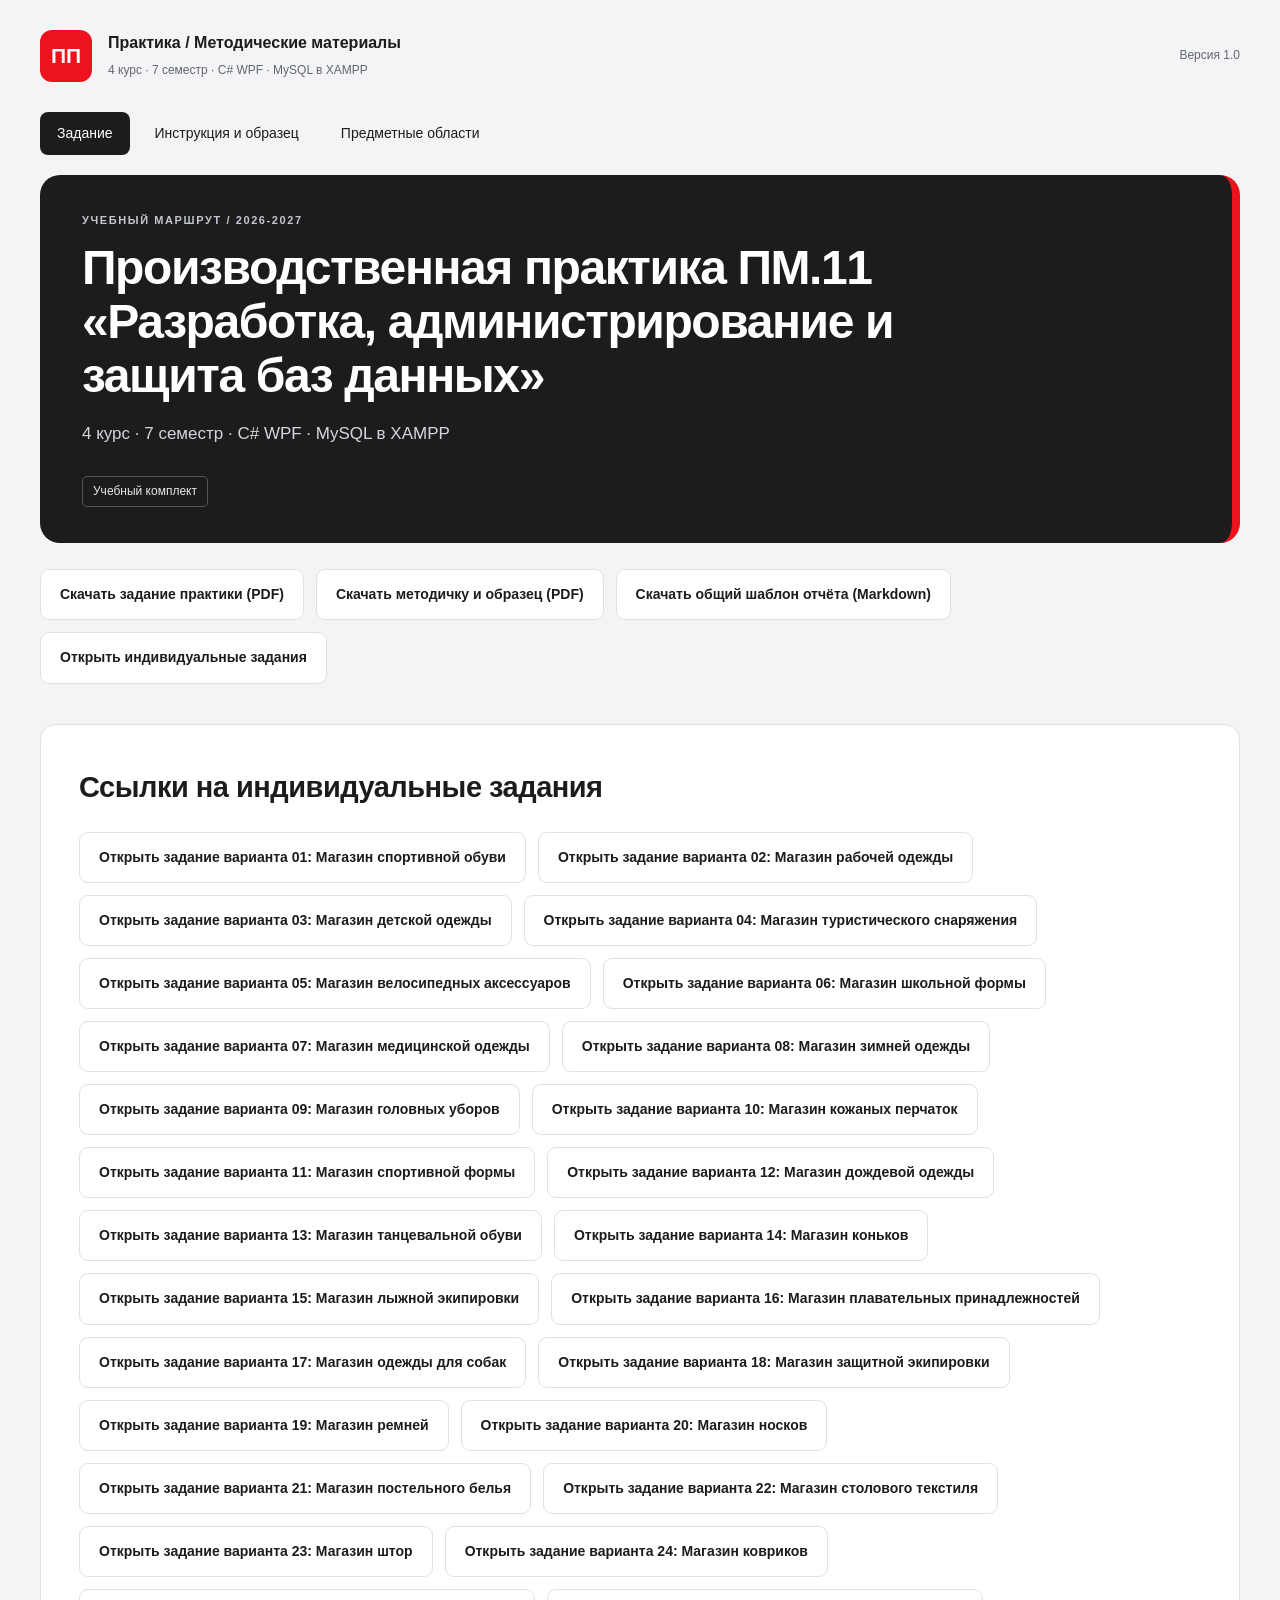
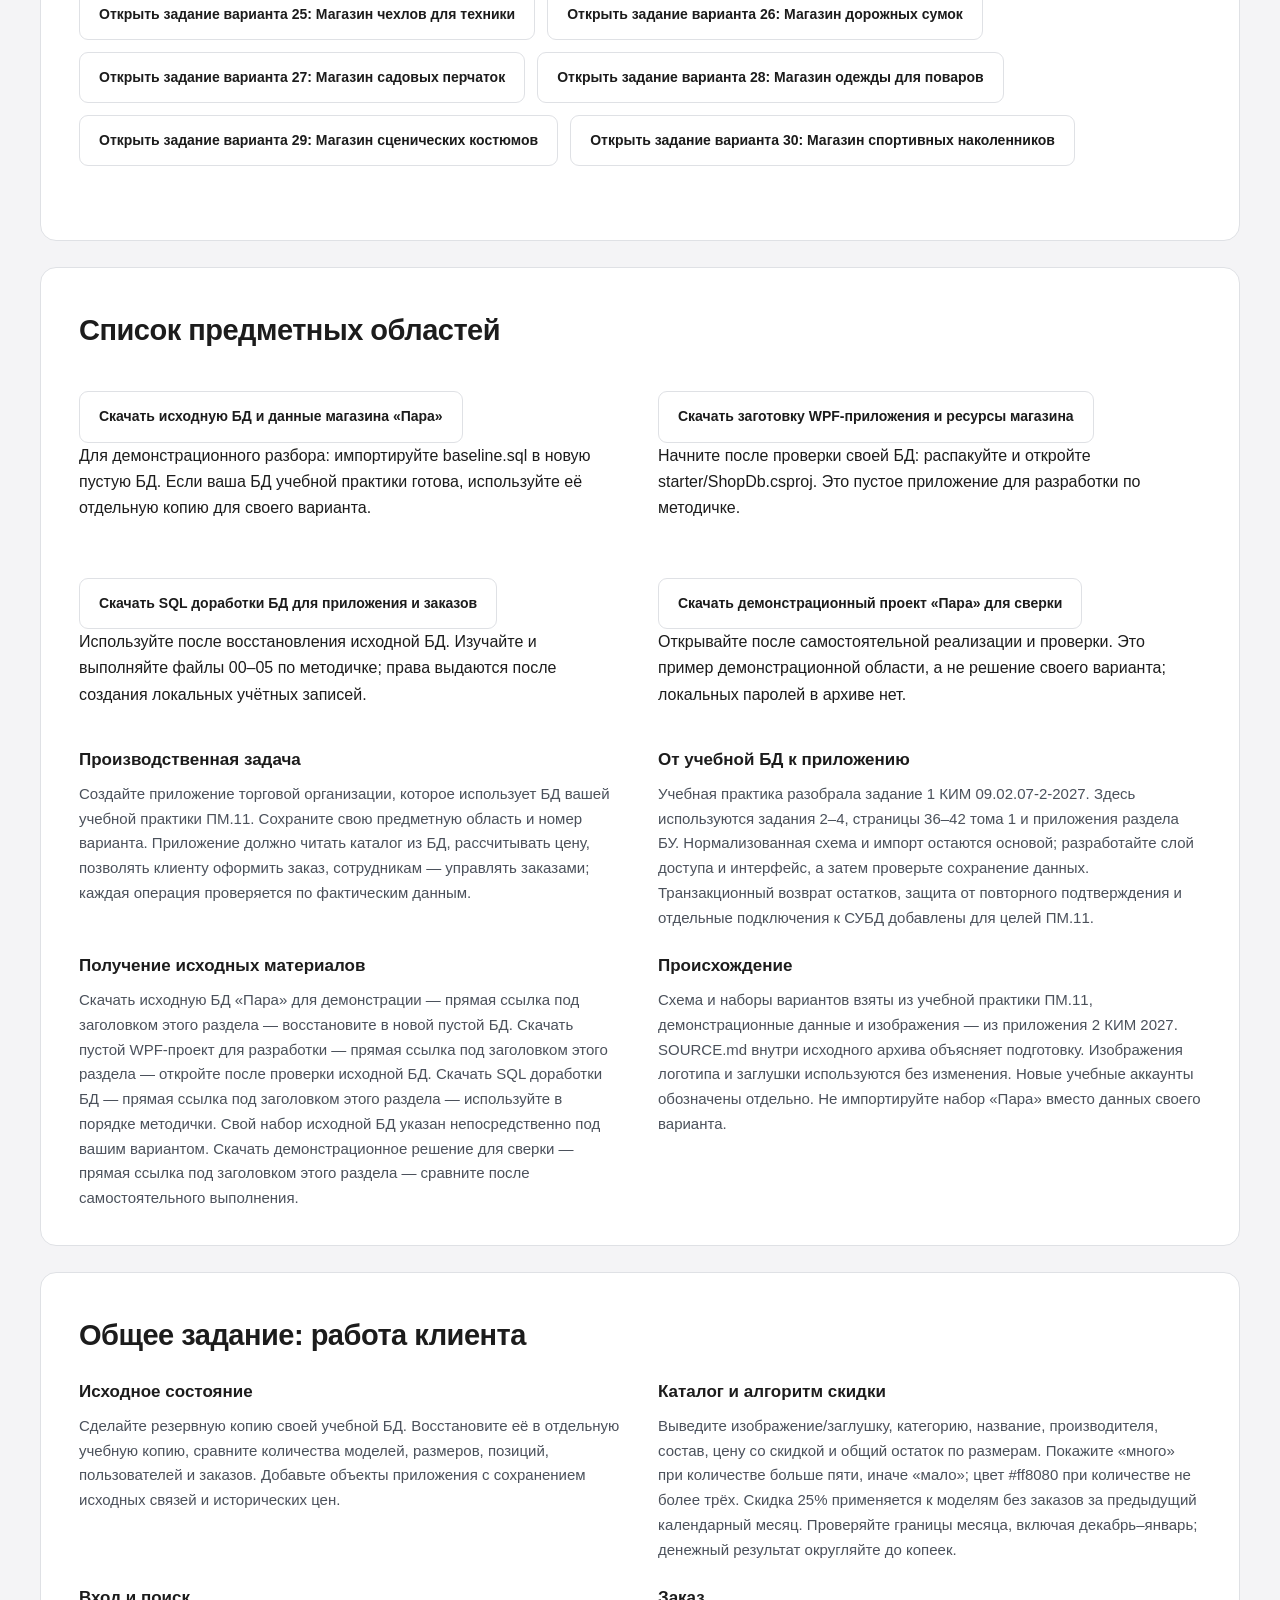
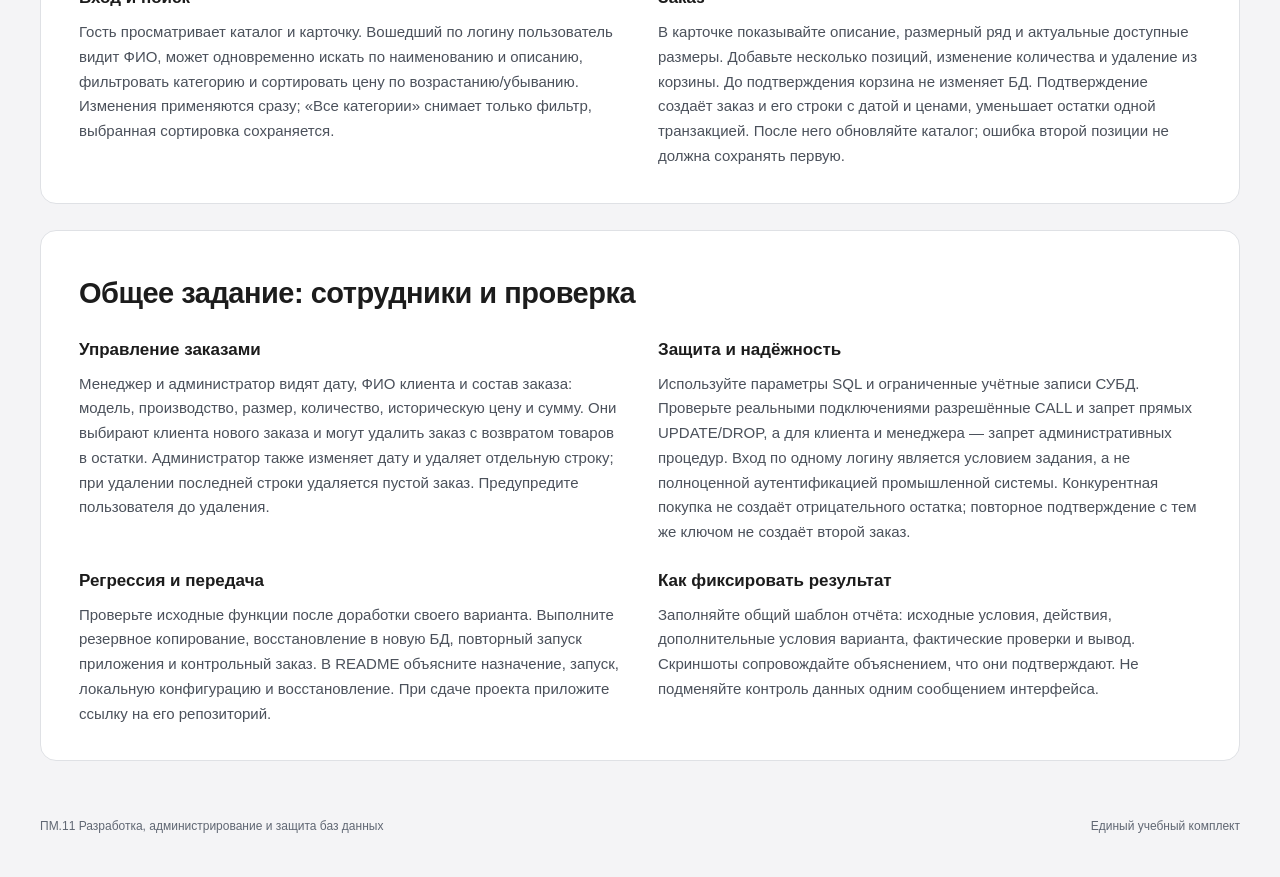
==== site/index.html @ 3369bd9b "Publish verified PM.11 production practice with WPF and MySQL" ====
<!doctype html><html lang="ru"><head><meta charset="utf-8"><meta name="viewport" content="width=device-width,initial-scale=1"><title>Производственная практика ПМ.11 «Разработка, администрирование и защита баз данных»</title><link rel="icon" href="assets/favicon.svg"><link rel="stylesheet" href="assets/style.css"></head><body><a class="skip" href="#main">Перейти к содержанию</a><header class="shell top"><a class="brand" href="index.html"><span class="emblem">ПП</span><span><strong>Практика / Методические материалы</strong><small>4 курс · 7 семестр · C# WPF · MySQL в XAMPP</small></span></a><span class="version">Версия 1.0</span></header><div class="shell"><nav><a href="index.html" aria-current=page>Задание</a><a href="lessons.html" >Инструкция и образец</a><a href="areas.html" >Предметные области</a></nav><main id="main"><section class="hero"><p class="eyebrow">Учебный маршрут / 2026-2027</p><h1>Производственная практика ПМ.11 «Разработка, администрирование и защита баз данных»</h1><p>4 курс · 7 семестр · C# WPF · MySQL в XAMPP</p><span class="badge">Учебный комплект</span></section><div class="downloads"><a class="button" href="downloads/assignment.pdf">Скачать задание практики (PDF)</a><a class="button" href="downloads/guide.pdf">Скачать методичку и образец (PDF)</a><a class="button" href="downloads/report-template.md">Скачать общий шаблон отчёта (Markdown)</a><a class="button" href="areas.html#variant-01">Открыть индивидуальные задания</a></div><article class="lesson" id="variant-index"><h2>Ссылки на индивидуальные задания</h2><div class="downloads"><a class="button" href="areas.html#variant-01">Открыть задание варианта 01: Магазин спортивной обуви</a><a class="button" href="areas.html#variant-02">Открыть задание варианта 02: Магазин рабочей одежды</a><a class="button" href="areas.html#variant-03">Открыть задание варианта 03: Магазин детской одежды</a><a class="button" href="areas.html#variant-04">Открыть задание варианта 04: Магазин туристического снаряжения</a><a class="button" href="areas.html#variant-05">Открыть задание варианта 05: Магазин велосипедных аксессуаров</a><a class="button" href="areas.html#variant-06">Открыть задание варианта 06: Магазин школьной формы</a><a class="button" href="areas.html#variant-07">Открыть задание варианта 07: Магазин медицинской одежды</a><a class="button" href="areas.html#variant-08">Открыть задание варианта 08: Магазин зимней одежды</a><a class="button" href="areas.html#variant-09">Открыть задание варианта 09: Магазин головных уборов</a><a class="button" href="areas.html#variant-10">Открыть задание варианта 10: Магазин кожаных перчаток</a><a class="button" href="areas.html#variant-11">Открыть задание варианта 11: Магазин спортивной формы</a><a class="button" href="areas.html#variant-12">Открыть задание варианта 12: Магазин дождевой одежды</a><a class="button" href="areas.html#variant-13">Открыть задание варианта 13: Магазин танцевальной обуви</a><a class="button" href="areas.html#variant-14">Открыть задание варианта 14: Магазин коньков</a><a class="button" href="areas.html#variant-15">Открыть задание варианта 15: Магазин лыжной экипировки</a><a class="button" href="areas.html#variant-16">Открыть задание варианта 16: Магазин плавательных принадлежностей</a><a class="button" href="areas.html#variant-17">Открыть задание варианта 17: Магазин одежды для собак</a><a class="button" href="areas.html#variant-18">Открыть задание варианта 18: Магазин защитной экипировки</a><a class="button" href="areas.html#variant-19">Открыть задание варианта 19: Магазин ремней</a><a class="button" href="areas.html#variant-20">Открыть задание варианта 20: Магазин носков</a><a class="button" href="areas.html#variant-21">Открыть задание варианта 21: Магазин постельного белья</a><a class="button" href="areas.html#variant-22">Открыть задание варианта 22: Магазин столового текстиля</a><a class="button" href="areas.html#variant-23">Открыть задание варианта 23: Магазин штор</a><a class="button" href="areas.html#variant-24">Открыть задание варианта 24: Магазин ковриков</a><a class="button" href="areas.html#variant-25">Открыть задание варианта 25: Магазин чехлов для техники</a><a class="button" href="areas.html#variant-26">Открыть задание варианта 26: Магазин дорожных сумок</a><a class="button" href="areas.html#variant-27">Открыть задание варианта 27: Магазин садовых перчаток</a><a class="button" href="areas.html#variant-28">Открыть задание варианта 28: Магазин одежды для поваров</a><a class="button" href="areas.html#variant-29">Открыть задание варианта 29: Магазин сценических костюмов</a><a class="button" href="areas.html#variant-30">Открыть задание варианта 30: Магазин спортивных наколенников</a></div></article><article class="lesson" id="page-1"><p class="eyebrow"></p><h2>Список предметных областей</h2><div class="blocks"><p class="block"><a class="button" href="downloads/pm11-demo-source.zip">Скачать исходную БД и данные магазина «Пара»</a><br>Для демонстрационного разбора: импортируйте baseline.sql в новую пустую БД. Если ваша БД учебной практики готова, используйте её отдельную копию для своего варианта.</p><p class="block"><a class="button" href="downloads/ShopDb-starter.zip">Скачать заготовку WPF-приложения и ресурсы магазина</a><br>Начните после проверки своей БД: распакуйте и откройте starter/ShopDb.csproj. Это пустое приложение для разработки по методичке.</p><p class="block"><a class="button" href="downloads/pm11-migrations.zip">Скачать SQL доработки БД для приложения и заказов</a><br>Используйте после восстановления исходной БД. Изучайте и выполняйте файлы 00–05 по методичке; права выдаются после создания локальных учётных записей.</p><p class="block"><a class="button" href="downloads/ShopDb-demo.zip">Скачать демонстрационный проект «Пара» для сверки</a><br>Открывайте после самостоятельной реализации и проверки. Это пример демонстрационной области, а не решение своего варианта; локальных паролей в архиве нет.</p><section class="block text"><h3>Производственная задача</h3><p>Создайте приложение торговой организации, которое использует БД вашей учебной практики ПМ.11. Сохраните свою предметную область и номер варианта. Приложение должно читать каталог из БД, рассчитывать цену, позволять клиенту оформить заказ, сотрудникам — управлять заказами; каждая операция проверяется по фактическим данным.</p></section><section class="block text"><h3>От учебной БД к приложению</h3><p>Учебная практика разобрала задание 1 КИМ 09.02.07-2-2027. Здесь используются задания 2–4, страницы 36–42 тома 1 и приложения раздела БУ. Нормализованная схема и импорт остаются основой; разработайте слой доступа и интерфейс, а затем проверьте сохранение данных. Транзакционный возврат остатков, защита от повторного подтверждения и отдельные подключения к СУБД добавлены для целей ПМ.11.</p></section><section class="block text"><h3>Получение исходных материалов</h3><p>Скачать исходную БД «Пара» для демонстрации — прямая ссылка под заголовком этого раздела — восстановите в новой пустой БД. Скачать пустой WPF-проект для разработки — прямая ссылка под заголовком этого раздела — откройте после проверки исходной БД. Скачать SQL доработки БД — прямая ссылка под заголовком этого раздела — используйте в порядке методички. Свой набор исходной БД указан непосредственно под вашим вариантом. Скачать демонстрационное решение для сверки — прямая ссылка под заголовком этого раздела — сравните после самостоятельного выполнения.</p></section><section class="block text"><h3>Происхождение</h3><p>Схема и наборы вариантов взяты из учебной практики ПМ.11, демонстрационные данные и изображения — из приложения 2 КИМ 2027. SOURCE.md внутри исходного архива объясняет подготовку. Изображения логотипа и заглушки используются без изменения. Новые учебные аккаунты обозначены отдельно. Не импортируйте набор «Пара» вместо данных своего варианта.</p></section></div></article><article class="lesson" id="page-2"><p class="eyebrow"></p><h2>Общее задание: работа клиента</h2><div class="blocks"><section class="block text"><h3>Исходное состояние</h3><p>Сделайте резервную копию своей учебной БД. Восстановите её в отдельную учебную копию, сравните количества моделей, размеров, позиций, пользователей и заказов. Добавьте объекты приложения с сохранением исходных связей и исторических цен.</p></section><section class="block text"><h3>Каталог и алгоритм скидки</h3><p>Выведите изображение/заглушку, категорию, название, производителя, состав, цену со скидкой и общий остаток по размерам. Покажите «много» при количестве больше пяти, иначе «мало»; цвет #ff8080 при количестве не более трёх. Скидка 25% применяется к моделям без заказов за предыдущий календарный месяц. Проверяйте границы месяца, включая декабрь–январь; денежный результат округляйте до копеек.</p></section><section class="block text"><h3>Вход и поиск</h3><p>Гость просматривает каталог и карточку. Вошедший по логину пользователь видит ФИО, может одновременно искать по наименованию и описанию, фильтровать категорию и сортировать цену по возрастанию/убыванию. Изменения применяются сразу; «Все категории» снимает только фильтр, выбранная сортировка сохраняется.</p></section><section class="block text"><h3>Заказ</h3><p>В карточке показывайте описание, размерный ряд и актуальные доступные размеры. Добавьте несколько позиций, изменение количества и удаление из корзины. До подтверждения корзина не изменяет БД. Подтверждение создаёт заказ и его строки с датой и ценами, уменьшает остатки одной транзакцией. После него обновляйте каталог; ошибка второй позиции не должна сохранять первую.</p></section></div></article><article class="lesson" id="page-3"><p class="eyebrow"></p><h2>Общее задание: сотрудники и проверка</h2><div class="blocks"><section class="block text"><h3>Управление заказами</h3><p>Менеджер и администратор видят дату, ФИО клиента и состав заказа: модель, производство, размер, количество, историческую цену и сумму. Они выбирают клиента нового заказа и могут удалить заказ с возвратом товаров в остатки. Администратор также изменяет дату и удаляет отдельную строку; при удалении последней строки удаляется пустой заказ. Предупредите пользователя до удаления.</p></section><section class="block text"><h3>Защита и надёжность</h3><p>Используйте параметры SQL и ограниченные учётные записи СУБД. Проверьте реальными подключениями разрешённые CALL и запрет прямых UPDATE/DROP, а для клиента и менеджера — запрет административных процедур. Вход по одному логину является условием задания, а не полноценной аутентификацией промышленной системы. Конкурентная покупка не создаёт отрицательного остатка; повторное подтверждение с тем же ключом не создаёт второй заказ.</p></section><section class="block text"><h3>Регрессия и передача</h3><p>Проверьте исходные функции после доработки своего варианта. Выполните резервное копирование, восстановление в новую БД, повторный запуск приложения и контрольный заказ. В README объясните назначение, запуск, локальную конфигурацию и восстановление. При сдаче проекта приложите ссылку на его репозиторий.</p></section><section class="block text"><h3>Как фиксировать результат</h3><p>Заполняйте общий шаблон отчёта: исходные условия, действия, дополнительные условия варианта, фактические проверки и вывод. Скриншоты сопровождайте объяснением, что они подтверждают. Не подменяйте контроль данных одним сообщением интерфейса.</p></section></div></article></main><footer><span>ПМ.11 Разработка, администрирование и защита баз данных</span><span>Единый учебный комплект</span></footer></div></body></html>
---- site/assets/style.css ----
:root{--red:#ed131c;--ink:#1c1c1c;--muted:#606773;--line:#dfe1e5;--paper:#fff;--canvas:#f4f4f6}*{box-sizing:border-box}html{scroll-behavior:smooth;scroll-padding-top:24px}body{margin:0;background:var(--canvas);color:var(--ink);font:16px/1.65 Arial,Helvetica,sans-serif}a{color:inherit;text-underline-offset:4px}.shell{max-width:1320px;margin:auto;padding:0 40px}.top{display:flex;align-items:center;justify-content:space-between;gap:24px;min-height:112px}.brand{display:flex;align-items:center;gap:16px;text-decoration:none}.emblem{display:grid;place-items:center;background:var(--red);color:white;border-radius:12px;width:52px;height:52px;font-weight:800;font-size:21px;flex-shrink:0}.brand strong{font-size:16px;display:block}.brand small,.version{font-size:12px;color:var(--muted)}.skip{position:absolute;top:-60px;left:20px;background:white;padding:10px;z-index:2}.skip:focus{top:10px}:focus-visible{outline:3px solid #4561c8;outline-offset:4px}nav{display:flex;flex-wrap:wrap;gap:8px;margin:0 0 20px}nav a{padding:10px 17px;text-decoration:none;border-radius:8px;font-size:14px}nav a:hover{background:#e9e9ed}nav a[aria-current]{background:var(--ink);color:white}.hero{background:#1c1c1c;color:white;border-radius:20px;padding:36px 42px;position:relative;overflow:hidden;margin-bottom:26px;border-right:8px solid var(--red)}.hero h1{font-size:clamp(30px,4vw,48px);line-height:1.12;letter-spacing:-1.4px;max-width:880px;margin:12px 0 18px}.hero>p:not(.eyebrow){max-width:830px;color:#d3d6de;font-size:17px}.eyebrow{font-size:11px;font-weight:700;text-transform:uppercase;letter-spacing:1.6px;color:var(--muted);margin:0 0 10px}.hero .eyebrow{color:#c3c6cf}.badge{display:inline-block;border:1px solid #555760;color:#e5e7eb;padding:5px 10px;border-radius:5px;font-size:12px;margin-top:10px}.downloads{display:flex;gap:12px;flex-wrap:wrap;margin:24px 0 40px}.button{display:inline-block;background:white;border:1px solid var(--line);padding:13px 19px;border-radius:9px;font-size:14px;font-weight:700;text-decoration:none}.primary{background:var(--red);color:white;border-color:var(--red)}.button:hover{box-shadow:0 4px 14px #0001}.intro{max-width:850px;margin:38px 0 24px}.intro h2{font-size:27px;line-height:1.3;letter-spacing:-.6px}.intro p{color:var(--muted)}.grid{display:grid;grid-template-columns:repeat(4,minmax(0,1fr));gap:14px}.card{display:flex;flex-direction:column;padding:23px 21px;border:1px solid var(--line);border-radius:14px;background:white;text-decoration:none}.card:hover{border-color:var(--red)}.card h3{font-size:20px;line-height:1.35;margin:8px 0}.card p{font-size:14px;color:var(--muted);flex:1}.result{border-top:1px solid var(--line);padding-top:14px;font-size:12px}.lesson{background:var(--paper);border:1px solid var(--line);border-radius:16px;padding:34px 38px;margin:26px 0;scroll-margin-top:24px}.lesson>h2{font-size:29px;line-height:1.25;letter-spacing:-.5px;margin:10px 0 27px}.blocks{display:grid;grid-template-columns:1fr 1fr;gap:24px 36px}.block{min-width:0}.block h3{font-size:17px;line-height:1.4;margin:0 0 10px}.block p{font-size:15px;color:#4b515b;margin:0;overflow-wrap:anywhere}.block.note{border-left:3px solid var(--red);padding-left:17px}.block pre{white-space:pre-wrap;overflow-wrap:anywhere;background:#f4f4f6;border:1px solid var(--line);padding:18px;border-radius:9px;font:13px/1.65 Consolas,monospace;margin:0}.notice{border-left:4px solid var(--red);background:white;padding:20px 24px;color:var(--muted);font-size:14px;margin:28px 0}.toc{background:#fff;border:1px solid var(--line);border-radius:14px;padding:16px;gap:6px}.toc a{font-size:13px;padding:6px 10px;border:1px solid #ececf0}footer{display:flex;justify-content:space-between;gap:20px;font-size:12px;color:var(--muted);padding:30px 0 40px}@media(max-width:1000px){.grid{grid-template-columns:1fr 1fr}.shell{padding:0 24px}.hero{padding:30px}}@media(max-width:640px){.shell{padding:0 16px}.top{min-height:100px;gap:10px}.brand strong{font-size:13px}.brand small{font-size:11px}.version{display:none}.emblem{width:43px;height:46px}.hero{padding:25px 22px}.hero h1{font-size:32px}.hero>p:not(.eyebrow){font-size:15px}nav{gap:4px}nav a{padding:9px;font-size:12px}.grid,.blocks{grid-template-columns:1fr}.lesson{padding:24px 20px}.lesson>h2{font-size:25px}.downloads{display:grid}.card{padding:20px}footer{display:block}.toc{max-height:none}}@media(prefers-reduced-motion:reduce){html{scroll-behavior:auto}}@media print{@page{size:A4 landscape;margin:14mm}body{background:white;font-size:11pt}.top,nav,.downloads,footer,.skip{display:none}.shell{max-width:none;padding:0}.hero{background:white;color:black;border:0;padding:0}.hero>p:not(.eyebrow),.hero .eyebrow{color:#333}.badge{color:#333}.lesson{break-before:page;border:0;padding:0;border-radius:0}.blocks{display:block;columns:2;column-gap:12mm}.block{break-inside:avoid;margin-bottom:8mm}.block p{font-size:11pt}.block pre{font-size:9pt}.grid{grid-template-columns:1fr 1fr}.card{break-inside:avoid}}
:root .example-grid{grid-template-columns:repeat(3,minmax(0,1fr))}.example-grid .card{gap:12px}.example-grid .card p{margin:0}.example-grid .button{text-align:center}.block figcaption,figcaption{font-size:12px;color:var(--muted)}figure.block{margin:0}@media(max-width:760px){:root .example-grid{grid-template-columns:1fr}}
:root .example-grid .eyebrow{flex:none}
.screenshot{grid-column:1/-1}.screenshot img{display:block;width:100%;max-width:1120px;height:auto;border:1px solid var(--line);border-radius:10px;background:#10182a}.screenshot figcaption{margin-top:8px}.blocks>.block p{white-space:normal}.lesson[id^="variants-"] .blocks{grid-template-columns:repeat(2,minmax(0,1fr))}.lesson[id^="variants-"] .block{padding:18px;border:1px solid var(--line);border-radius:10px;background:#fafafb}@media(max-width:760px){.lesson[id^="variants-"] .blocks{grid-template-columns:1fr}}
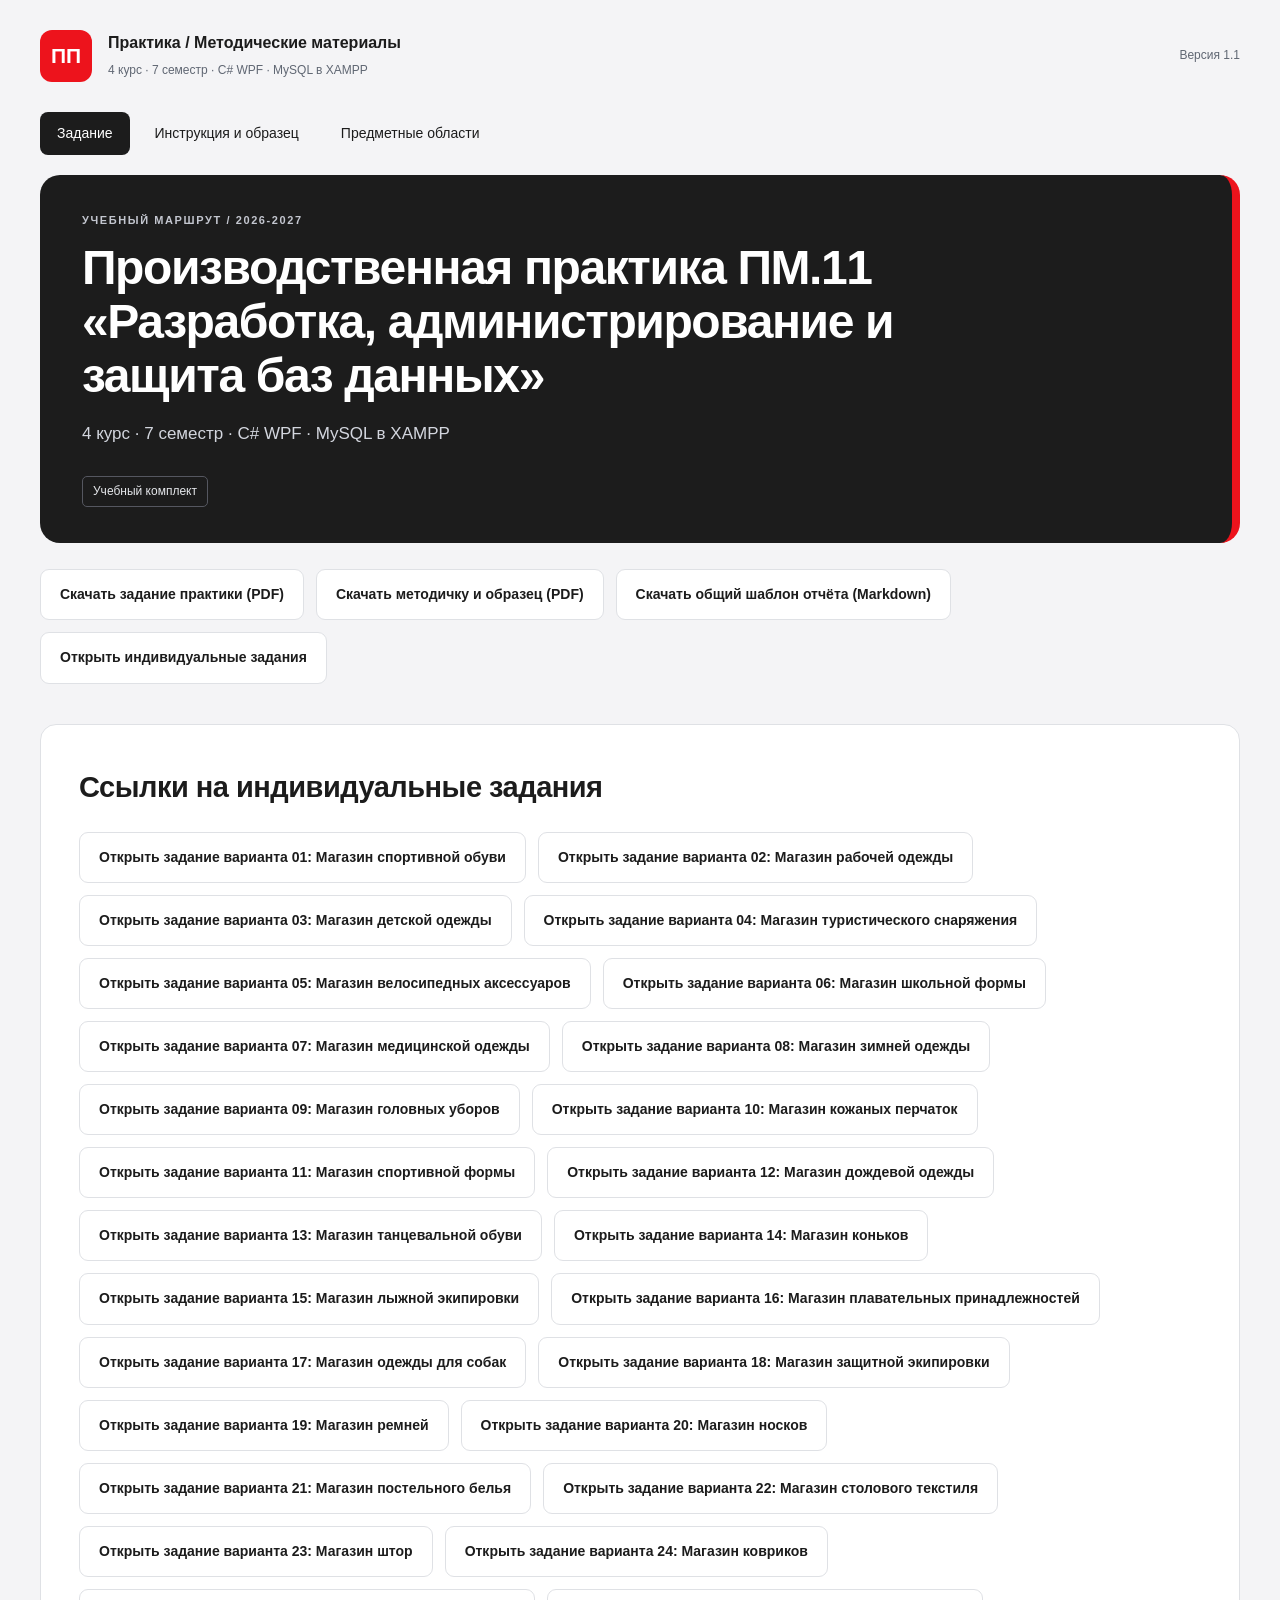
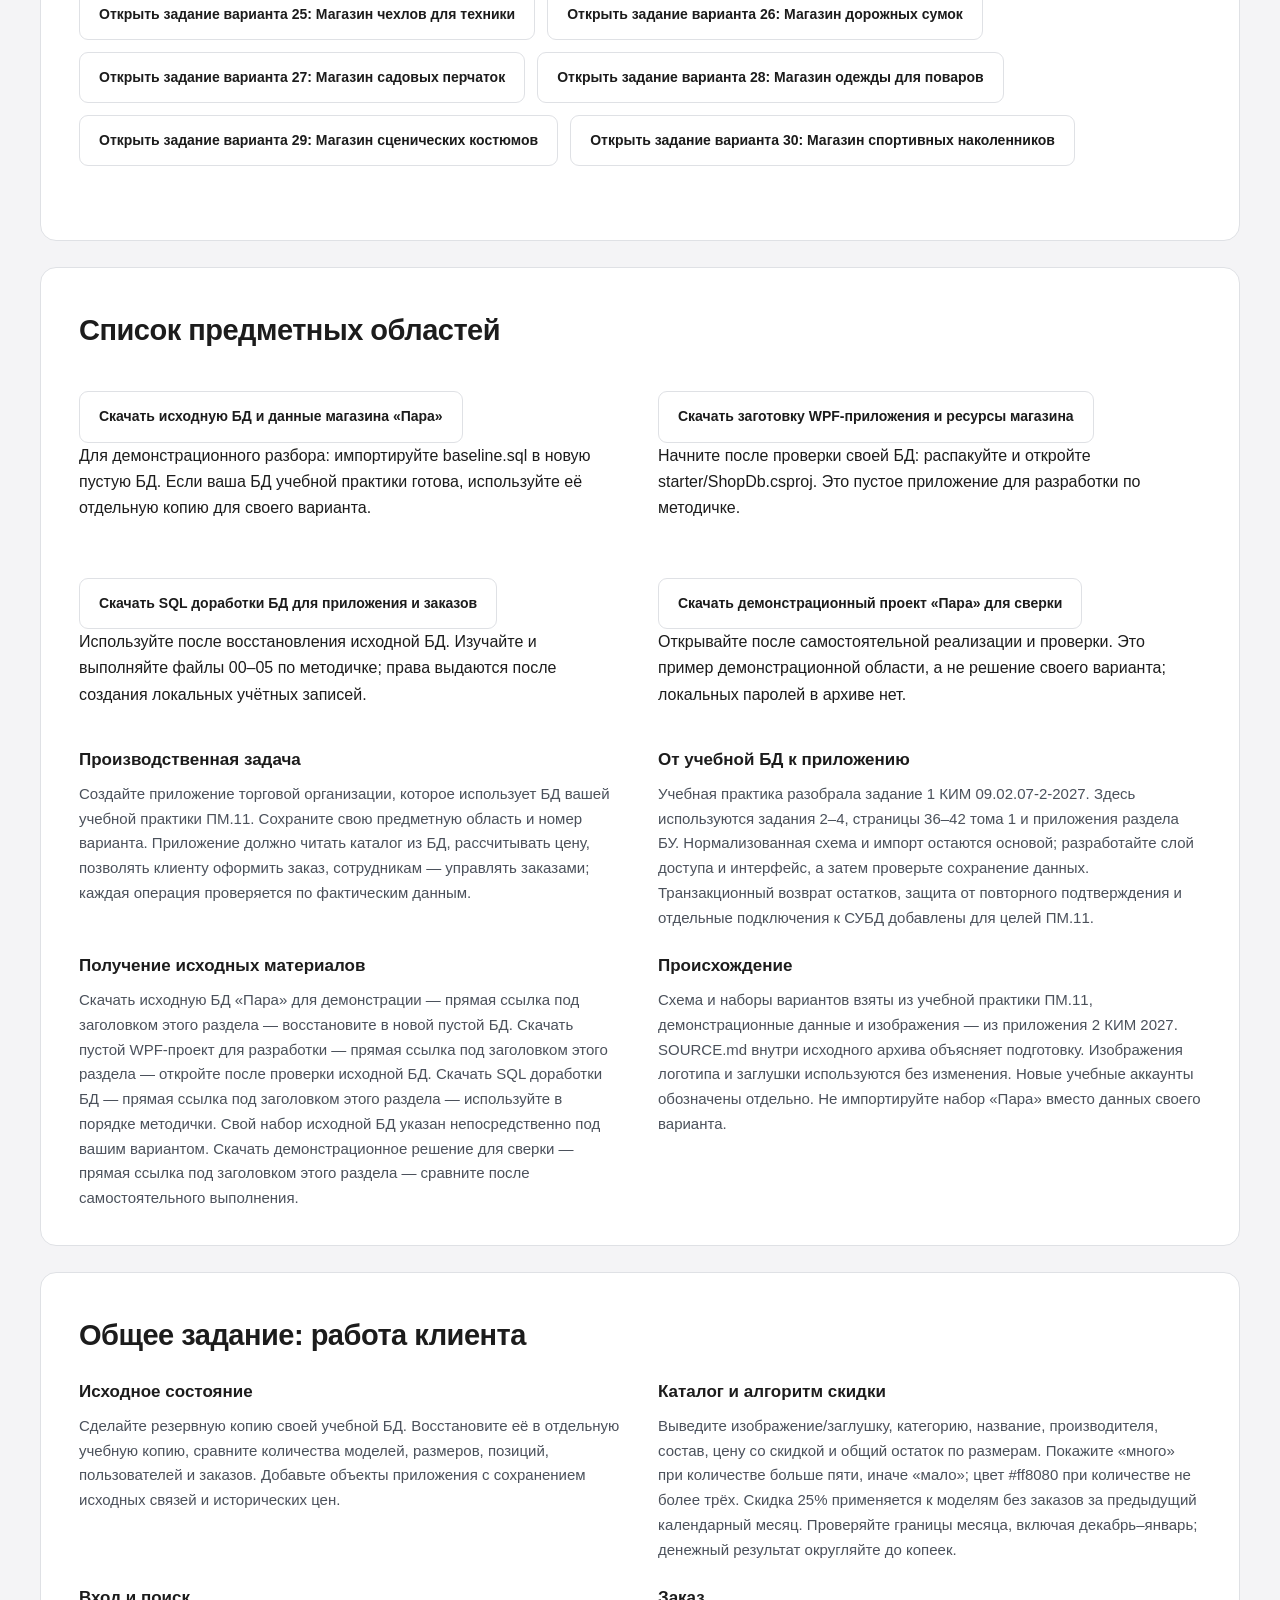
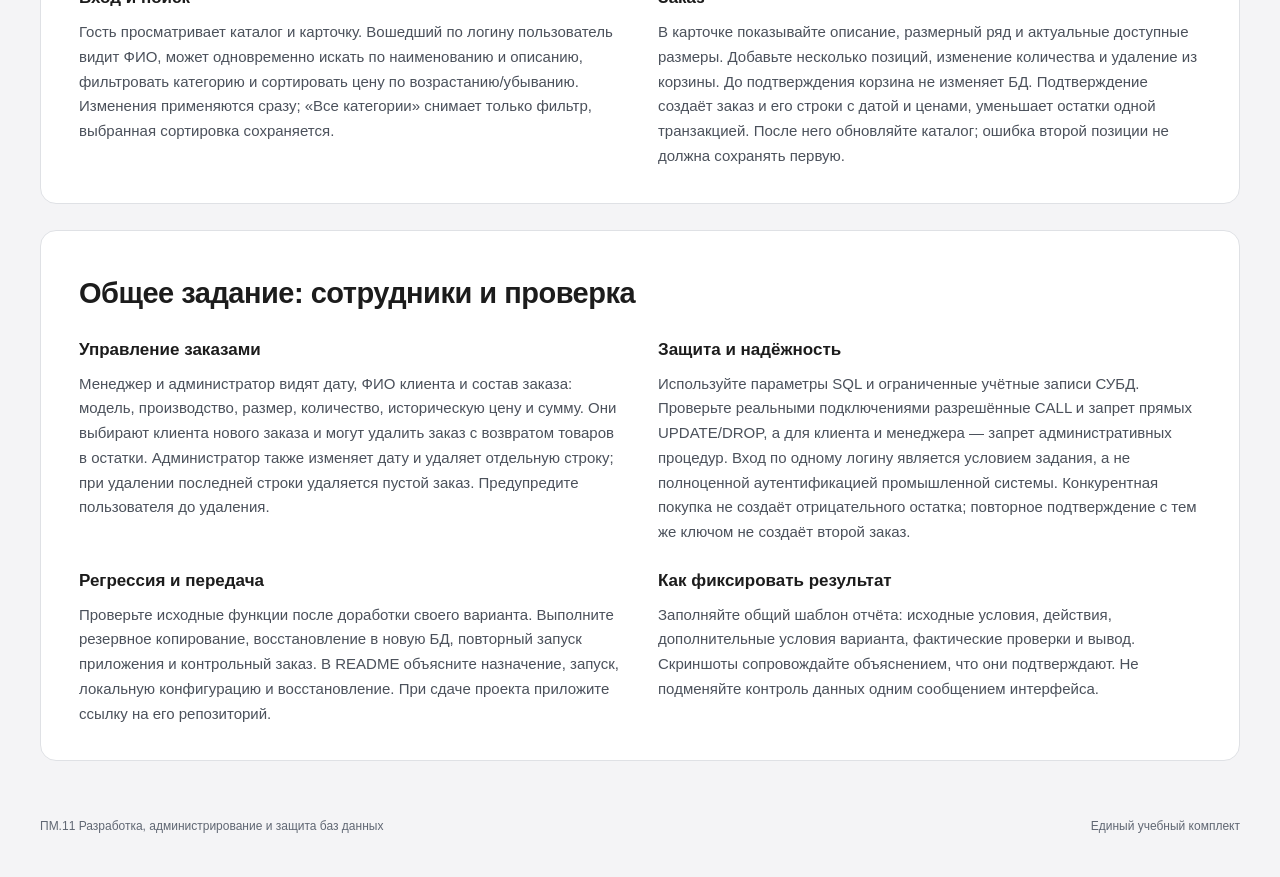
==== commit ce6b5339: "Release PM.11 PP 1.1: fix order selection and variant classification" ====
--- a/site/index.html
+++ b/site/index.html
@@ -1 +1 @@
-<!doctype html><html lang="ru"><head><meta charset="utf-8"><meta name="viewport" content="width=device-width,initial-scale=1"><title>Производственная практика ПМ.11 «Разработка, администрирование и защита баз данных»</title><link rel="icon" href="assets/favicon.svg"><link rel="stylesheet" href="assets/style.css"></head><body><a class="skip" href="#main">Перейти к содержанию</a><header class="shell top"><a class="brand" href="index.html"><span class="emblem">ПП</span><span><strong>Практика / Методические материалы</strong><small>4 курс · 7 семестр · C# WPF · MySQL в XAMPP</small></span></a><span class="version">Версия 1.0</span></header><div class="shell"><nav><a href="index.html" aria-current=page>Задание</a><a href="lessons.html" >Инструкция и образец</a><a href="areas.html" >Предметные области</a></nav><main id="main"><section class="hero"><p class="eyebrow">Учебный маршрут / 2026-2027</p><h1>Производственная практика ПМ.11 «Разработка, администрирование и защита баз данных»</h1><p>4 курс · 7 семестр · C# WPF · MySQL в XAMPP</p><span class="badge">Учебный комплект</span></section><div class="downloads"><a class="button" href="downloads/assignment.pdf">Скачать задание практики (PDF)</a><a class="button" href="downloads/guide.pdf">Скачать методичку и образец (PDF)</a><a class="button" href="downloads/report-template.md">Скачать общий шаблон отчёта (Markdown)</a><a class="button" href="areas.html#variant-01">Открыть индивидуальные задания</a></div><article class="lesson" id="variant-index"><h2>Ссылки на индивидуальные задания</h2><div class="downloads"><a class="button" href="areas.html#variant-01">Открыть задание варианта 01: Магазин спортивной обуви</a><a class="button" href="areas.html#variant-02">Открыть задание варианта 02: Магазин рабочей одежды</a><a class="button" href="areas.html#variant-03">Открыть задание варианта 03: Магазин детской одежды</a><a class="button" href="areas.html#variant-04">Открыть задание варианта 04: Магазин туристического снаряжения</a><a class="button" href="areas.html#variant-05">Открыть задание варианта 05: Магазин велосипедных аксессуаров</a><a class="button" href="areas.html#variant-06">Открыть задание варианта 06: Магазин школьной формы</a><a class="button" href="areas.html#variant-07">Открыть задание варианта 07: Магазин медицинской одежды</a><a class="button" href="areas.html#variant-08">Открыть задание варианта 08: Магазин зимней одежды</a><a class="button" href="areas.html#variant-09">Открыть задание варианта 09: Магазин головных уборов</a><a class="button" href="areas.html#variant-10">Открыть задание варианта 10: Магазин кожаных перчаток</a><a class="button" href="areas.html#variant-11">Открыть задание варианта 11: Магазин спортивной формы</a><a class="button" href="areas.html#variant-12">Открыть задание варианта 12: Магазин дождевой одежды</a><a class="button" href="areas.html#variant-13">Открыть задание варианта 13: Магазин танцевальной обуви</a><a class="button" href="areas.html#variant-14">Открыть задание варианта 14: Магазин коньков</a><a class="button" href="areas.html#variant-15">Открыть задание варианта 15: Магазин лыжной экипировки</a><a class="button" href="areas.html#variant-16">Открыть задание варианта 16: Магазин плавательных принадлежностей</a><a class="button" href="areas.html#variant-17">Открыть задание варианта 17: Магазин одежды для собак</a><a class="button" href="areas.html#variant-18">Открыть задание варианта 18: Магазин защитной экипировки</a><a class="button" href="areas.html#variant-19">Открыть задание варианта 19: Магазин ремней</a><a class="button" href="areas.html#variant-20">Открыть задание варианта 20: Магазин носков</a><a class="button" href="areas.html#variant-21">Открыть задание варианта 21: Магазин постельного белья</a><a class="button" href="areas.html#variant-22">Открыть задание варианта 22: Магазин столового текстиля</a><a class="button" href="areas.html#variant-23">Открыть задание варианта 23: Магазин штор</a><a class="button" href="areas.html#variant-24">Открыть задание варианта 24: Магазин ковриков</a><a class="button" href="areas.html#variant-25">Открыть задание варианта 25: Магазин чехлов для техники</a><a class="button" href="areas.html#variant-26">Открыть задание варианта 26: Магазин дорожных сумок</a><a class="button" href="areas.html#variant-27">Открыть задание варианта 27: Магазин садовых перчаток</a><a class="button" href="areas.html#variant-28">Открыть задание варианта 28: Магазин одежды для поваров</a><a class="button" href="areas.html#variant-29">Открыть задание варианта 29: Магазин сценических костюмов</a><a class="button" href="areas.html#variant-30">Открыть задание варианта 30: Магазин спортивных наколенников</a></div></article><article class="lesson" id="page-1"><p class="eyebrow"></p><h2>Список предметных областей</h2><div class="blocks"><p class="block"><a class="button" href="downloads/pm11-demo-source.zip">Скачать исходную БД и данные магазина «Пара»</a><br>Для демонстрационного разбора: импортируйте baseline.sql в новую пустую БД. Если ваша БД учебной практики готова, используйте её отдельную копию для своего варианта.</p><p class="block"><a class="button" href="downloads/ShopDb-starter.zip">Скачать заготовку WPF-приложения и ресурсы магазина</a><br>Начните после проверки своей БД: распакуйте и откройте starter/ShopDb.csproj. Это пустое приложение для разработки по методичке.</p><p class="block"><a class="button" href="downloads/pm11-migrations.zip">Скачать SQL доработки БД для приложения и заказов</a><br>Используйте после восстановления исходной БД. Изучайте и выполняйте файлы 00–05 по методичке; права выдаются после создания локальных учётных записей.</p><p class="block"><a class="button" href="downloads/ShopDb-demo.zip">Скачать демонстрационный проект «Пара» для сверки</a><br>Открывайте после самостоятельной реализации и проверки. Это пример демонстрационной области, а не решение своего варианта; локальных паролей в архиве нет.</p><section class="block text"><h3>Производственная задача</h3><p>Создайте приложение торговой организации, которое использует БД вашей учебной практики ПМ.11. Сохраните свою предметную область и номер варианта. Приложение должно читать каталог из БД, рассчитывать цену, позволять клиенту оформить заказ, сотрудникам — управлять заказами; каждая операция проверяется по фактическим данным.</p></section><section class="block text"><h3>От учебной БД к приложению</h3><p>Учебная практика разобрала задание 1 КИМ 09.02.07-2-2027. Здесь используются задания 2–4, страницы 36–42 тома 1 и приложения раздела БУ. Нормализованная схема и импорт остаются основой; разработайте слой доступа и интерфейс, а затем проверьте сохранение данных. Транзакционный возврат остатков, защита от повторного подтверждения и отдельные подключения к СУБД добавлены для целей ПМ.11.</p></section><section class="block text"><h3>Получение исходных материалов</h3><p>Скачать исходную БД «Пара» для демонстрации — прямая ссылка под заголовком этого раздела — восстановите в новой пустой БД. Скачать пустой WPF-проект для разработки — прямая ссылка под заголовком этого раздела — откройте после проверки исходной БД. Скачать SQL доработки БД — прямая ссылка под заголовком этого раздела — используйте в порядке методички. Свой набор исходной БД указан непосредственно под вашим вариантом. Скачать демонстрационное решение для сверки — прямая ссылка под заголовком этого раздела — сравните после самостоятельного выполнения.</p></section><section class="block text"><h3>Происхождение</h3><p>Схема и наборы вариантов взяты из учебной практики ПМ.11, демонстрационные данные и изображения — из приложения 2 КИМ 2027. SOURCE.md внутри исходного архива объясняет подготовку. Изображения логотипа и заглушки используются без изменения. Новые учебные аккаунты обозначены отдельно. Не импортируйте набор «Пара» вместо данных своего варианта.</p></section></div></article><article class="lesson" id="page-2"><p class="eyebrow"></p><h2>Общее задание: работа клиента</h2><div class="blocks"><section class="block text"><h3>Исходное состояние</h3><p>Сделайте резервную копию своей учебной БД. Восстановите её в отдельную учебную копию, сравните количества моделей, размеров, позиций, пользователей и заказов. Добавьте объекты приложения с сохранением исходных связей и исторических цен.</p></section><section class="block text"><h3>Каталог и алгоритм скидки</h3><p>Выведите изображение/заглушку, категорию, название, производителя, состав, цену со скидкой и общий остаток по размерам. Покажите «много» при количестве больше пяти, иначе «мало»; цвет #ff8080 при количестве не более трёх. Скидка 25% применяется к моделям без заказов за предыдущий календарный месяц. Проверяйте границы месяца, включая декабрь–январь; денежный результат округляйте до копеек.</p></section><section class="block text"><h3>Вход и поиск</h3><p>Гость просматривает каталог и карточку. Вошедший по логину пользователь видит ФИО, может одновременно искать по наименованию и описанию, фильтровать категорию и сортировать цену по возрастанию/убыванию. Изменения применяются сразу; «Все категории» снимает только фильтр, выбранная сортировка сохраняется.</p></section><section class="block text"><h3>Заказ</h3><p>В карточке показывайте описание, размерный ряд и актуальные доступные размеры. Добавьте несколько позиций, изменение количества и удаление из корзины. До подтверждения корзина не изменяет БД. Подтверждение создаёт заказ и его строки с датой и ценами, уменьшает остатки одной транзакцией. После него обновляйте каталог; ошибка второй позиции не должна сохранять первую.</p></section></div></article><article class="lesson" id="page-3"><p class="eyebrow"></p><h2>Общее задание: сотрудники и проверка</h2><div class="blocks"><section class="block text"><h3>Управление заказами</h3><p>Менеджер и администратор видят дату, ФИО клиента и состав заказа: модель, производство, размер, количество, историческую цену и сумму. Они выбирают клиента нового заказа и могут удалить заказ с возвратом товаров в остатки. Администратор также изменяет дату и удаляет отдельную строку; при удалении последней строки удаляется пустой заказ. Предупредите пользователя до удаления.</p></section><section class="block text"><h3>Защита и надёжность</h3><p>Используйте параметры SQL и ограниченные учётные записи СУБД. Проверьте реальными подключениями разрешённые CALL и запрет прямых UPDATE/DROP, а для клиента и менеджера — запрет административных процедур. Вход по одному логину является условием задания, а не полноценной аутентификацией промышленной системы. Конкурентная покупка не создаёт отрицательного остатка; повторное подтверждение с тем же ключом не создаёт второй заказ.</p></section><section class="block text"><h3>Регрессия и передача</h3><p>Проверьте исходные функции после доработки своего варианта. Выполните резервное копирование, восстановление в новую БД, повторный запуск приложения и контрольный заказ. В README объясните назначение, запуск, локальную конфигурацию и восстановление. При сдаче проекта приложите ссылку на его репозиторий.</p></section><section class="block text"><h3>Как фиксировать результат</h3><p>Заполняйте общий шаблон отчёта: исходные условия, действия, дополнительные условия варианта, фактические проверки и вывод. Скриншоты сопровождайте объяснением, что они подтверждают. Не подменяйте контроль данных одним сообщением интерфейса.</p></section></div></article></main><footer><span>ПМ.11 Разработка, администрирование и защита баз данных</span><span>Единый учебный комплект</span></footer></div></body></html>+<!doctype html><html lang="ru"><head><meta charset="utf-8"><meta name="viewport" content="width=device-width,initial-scale=1"><title>Производственная практика ПМ.11 «Разработка, администрирование и защита баз данных»</title><link rel="icon" href="assets/favicon.svg"><link rel="stylesheet" href="assets/style.css"></head><body><a class="skip" href="#main">Перейти к содержанию</a><header class="shell top"><a class="brand" href="index.html"><span class="emblem">ПП</span><span><strong>Практика / Методические материалы</strong><small>4 курс · 7 семестр · C# WPF · MySQL в XAMPP</small></span></a><span class="version">Версия 1.1</span></header><div class="shell"><nav><a href="index.html" aria-current=page>Задание</a><a href="lessons.html" >Инструкция и образец</a><a href="areas.html" >Предметные области</a></nav><main id="main"><section class="hero"><p class="eyebrow">Учебный маршрут / 2026-2027</p><h1>Производственная практика ПМ.11 «Разработка, администрирование и защита баз данных»</h1><p>4 курс · 7 семестр · C# WPF · MySQL в XAMPP</p><span class="badge">Учебный комплект</span></section><div class="downloads"><a class="button" href="downloads/assignment.pdf">Скачать задание практики (PDF)</a><a class="button" href="downloads/guide.pdf">Скачать методичку и образец (PDF)</a><a class="button" href="downloads/report-template.md">Скачать общий шаблон отчёта (Markdown)</a><a class="button" href="areas.html#variant-01">Открыть индивидуальные задания</a></div><article class="lesson" id="variant-index"><h2>Ссылки на индивидуальные задания</h2><div class="downloads"><a class="button" href="areas.html#variant-01">Открыть задание варианта 01: Магазин спортивной обуви</a><a class="button" href="areas.html#variant-02">Открыть задание варианта 02: Магазин рабочей одежды</a><a class="button" href="areas.html#variant-03">Открыть задание варианта 03: Магазин детской одежды</a><a class="button" href="areas.html#variant-04">Открыть задание варианта 04: Магазин туристического снаряжения</a><a class="button" href="areas.html#variant-05">Открыть задание варианта 05: Магазин велосипедных аксессуаров</a><a class="button" href="areas.html#variant-06">Открыть задание варианта 06: Магазин школьной формы</a><a class="button" href="areas.html#variant-07">Открыть задание варианта 07: Магазин медицинской одежды</a><a class="button" href="areas.html#variant-08">Открыть задание варианта 08: Магазин зимней одежды</a><a class="button" href="areas.html#variant-09">Открыть задание варианта 09: Магазин головных уборов</a><a class="button" href="areas.html#variant-10">Открыть задание варианта 10: Магазин кожаных перчаток</a><a class="button" href="areas.html#variant-11">Открыть задание варианта 11: Магазин спортивной формы</a><a class="button" href="areas.html#variant-12">Открыть задание варианта 12: Магазин дождевой одежды</a><a class="button" href="areas.html#variant-13">Открыть задание варианта 13: Магазин танцевальной обуви</a><a class="button" href="areas.html#variant-14">Открыть задание варианта 14: Магазин коньков</a><a class="button" href="areas.html#variant-15">Открыть задание варианта 15: Магазин лыжной экипировки</a><a class="button" href="areas.html#variant-16">Открыть задание варианта 16: Магазин плавательных принадлежностей</a><a class="button" href="areas.html#variant-17">Открыть задание варианта 17: Магазин одежды для собак</a><a class="button" href="areas.html#variant-18">Открыть задание варианта 18: Магазин защитной экипировки</a><a class="button" href="areas.html#variant-19">Открыть задание варианта 19: Магазин ремней</a><a class="button" href="areas.html#variant-20">Открыть задание варианта 20: Магазин носков</a><a class="button" href="areas.html#variant-21">Открыть задание варианта 21: Магазин постельного белья</a><a class="button" href="areas.html#variant-22">Открыть задание варианта 22: Магазин столового текстиля</a><a class="button" href="areas.html#variant-23">Открыть задание варианта 23: Магазин штор</a><a class="button" href="areas.html#variant-24">Открыть задание варианта 24: Магазин ковриков</a><a class="button" href="areas.html#variant-25">Открыть задание варианта 25: Магазин чехлов для техники</a><a class="button" href="areas.html#variant-26">Открыть задание варианта 26: Магазин дорожных сумок</a><a class="button" href="areas.html#variant-27">Открыть задание варианта 27: Магазин садовых перчаток</a><a class="button" href="areas.html#variant-28">Открыть задание варианта 28: Магазин одежды для поваров</a><a class="button" href="areas.html#variant-29">Открыть задание варианта 29: Магазин сценических костюмов</a><a class="button" href="areas.html#variant-30">Открыть задание варианта 30: Магазин спортивных наколенников</a></div></article><article class="lesson" id="page-1"><p class="eyebrow"></p><h2>Список предметных областей</h2><div class="blocks"><p class="block"><a class="button" href="downloads/pm11-demo-source.zip">Скачать исходную БД и данные магазина «Пара»</a><br>Для демонстрационного разбора: импортируйте baseline.sql в новую пустую БД. Если ваша БД учебной практики готова, используйте её отдельную копию для своего варианта.</p><p class="block"><a class="button" href="downloads/ShopDb-starter.zip">Скачать заготовку WPF-приложения и ресурсы магазина</a><br>Начните после проверки своей БД: распакуйте и откройте starter/ShopDb.csproj. Это пустое приложение для разработки по методичке.</p><p class="block"><a class="button" href="downloads/pm11-migrations.zip">Скачать SQL доработки БД для приложения и заказов</a><br>Используйте после восстановления исходной БД. Изучайте и выполняйте файлы 00–05 по методичке; права выдаются после создания локальных учётных записей.</p><p class="block"><a class="button" href="downloads/ShopDb-demo.zip">Скачать демонстрационный проект «Пара» для сверки</a><br>Открывайте после самостоятельной реализации и проверки. Это пример демонстрационной области, а не решение своего варианта; локальных паролей в архиве нет.</p><section class="block text"><h3>Производственная задача</h3><p>Создайте приложение торговой организации, которое использует БД вашей учебной практики ПМ.11. Сохраните свою предметную область и номер варианта. Приложение должно читать каталог из БД, рассчитывать цену, позволять клиенту оформить заказ, сотрудникам — управлять заказами; каждая операция проверяется по фактическим данным.</p></section><section class="block text"><h3>От учебной БД к приложению</h3><p>Учебная практика разобрала задание 1 КИМ 09.02.07-2-2027. Здесь используются задания 2–4, страницы 36–42 тома 1 и приложения раздела БУ. Нормализованная схема и импорт остаются основой; разработайте слой доступа и интерфейс, а затем проверьте сохранение данных. Транзакционный возврат остатков, защита от повторного подтверждения и отдельные подключения к СУБД добавлены для целей ПМ.11.</p></section><section class="block text"><h3>Получение исходных материалов</h3><p>Скачать исходную БД «Пара» для демонстрации — прямая ссылка под заголовком этого раздела — восстановите в новой пустой БД. Скачать пустой WPF-проект для разработки — прямая ссылка под заголовком этого раздела — откройте после проверки исходной БД. Скачать SQL доработки БД — прямая ссылка под заголовком этого раздела — используйте в порядке методички. Свой набор исходной БД указан непосредственно под вашим вариантом. Скачать демонстрационное решение для сверки — прямая ссылка под заголовком этого раздела — сравните после самостоятельного выполнения.</p></section><section class="block text"><h3>Происхождение</h3><p>Схема и наборы вариантов взяты из учебной практики ПМ.11, демонстрационные данные и изображения — из приложения 2 КИМ 2027. SOURCE.md внутри исходного архива объясняет подготовку. Изображения логотипа и заглушки используются без изменения. Новые учебные аккаунты обозначены отдельно. Не импортируйте набор «Пара» вместо данных своего варианта.</p></section></div></article><article class="lesson" id="page-2"><p class="eyebrow"></p><h2>Общее задание: работа клиента</h2><div class="blocks"><section class="block text"><h3>Исходное состояние</h3><p>Сделайте резервную копию своей учебной БД. Восстановите её в отдельную учебную копию, сравните количества моделей, размеров, позиций, пользователей и заказов. Добавьте объекты приложения с сохранением исходных связей и исторических цен.</p></section><section class="block text"><h3>Каталог и алгоритм скидки</h3><p>Выведите изображение/заглушку, категорию, название, производителя, состав, цену со скидкой и общий остаток по размерам. Покажите «много» при количестве больше пяти, иначе «мало»; цвет #ff8080 при количестве не более трёх. Скидка 25% применяется к моделям без заказов за предыдущий календарный месяц. Проверяйте границы месяца, включая декабрь–январь; денежный результат округляйте до копеек.</p></section><section class="block text"><h3>Вход и поиск</h3><p>Гость просматривает каталог и карточку. Вошедший по логину пользователь видит ФИО, может одновременно искать по наименованию и описанию, фильтровать категорию и сортировать цену по возрастанию/убыванию. Изменения применяются сразу; «Все категории» снимает только фильтр, выбранная сортировка сохраняется.</p></section><section class="block text"><h3>Заказ</h3><p>В карточке показывайте описание, размерный ряд и актуальные доступные размеры. Добавьте несколько позиций, изменение количества и удаление из корзины. До подтверждения корзина не изменяет БД. Подтверждение создаёт заказ и его строки с датой и ценами, уменьшает остатки одной транзакцией. После него обновляйте каталог; ошибка второй позиции не должна сохранять первую.</p></section></div></article><article class="lesson" id="page-3"><p class="eyebrow"></p><h2>Общее задание: сотрудники и проверка</h2><div class="blocks"><section class="block text"><h3>Управление заказами</h3><p>Менеджер и администратор видят дату, ФИО клиента и состав заказа: модель, производство, размер, количество, историческую цену и сумму. Они выбирают клиента нового заказа и могут удалить заказ с возвратом товаров в остатки. Администратор также изменяет дату и удаляет отдельную строку; при удалении последней строки удаляется пустой заказ. Предупредите пользователя до удаления.</p></section><section class="block text"><h3>Защита и надёжность</h3><p>Используйте параметры SQL и ограниченные учётные записи СУБД. Проверьте реальными подключениями разрешённые CALL и запрет прямых UPDATE/DROP, а для клиента и менеджера — запрет административных процедур. Вход по одному логину является условием задания, а не полноценной аутентификацией промышленной системы. Конкурентная покупка не создаёт отрицательного остатка; повторное подтверждение с тем же ключом не создаёт второй заказ.</p></section><section class="block text"><h3>Регрессия и передача</h3><p>Проверьте исходные функции после доработки своего варианта. Выполните резервное копирование, восстановление в новую БД, повторный запуск приложения и контрольный заказ. В README объясните назначение, запуск, локальную конфигурацию и восстановление. При сдаче проекта приложите ссылку на его репозиторий.</p></section><section class="block text"><h3>Как фиксировать результат</h3><p>Заполняйте общий шаблон отчёта: исходные условия, действия, дополнительные условия варианта, фактические проверки и вывод. Скриншоты сопровождайте объяснением, что они подтверждают. Не подменяйте контроль данных одним сообщением интерфейса.</p></section></div></article></main><footer><span>ПМ.11 Разработка, администрирование и защита баз данных</span><span>Единый учебный комплект</span></footer></div></body></html>
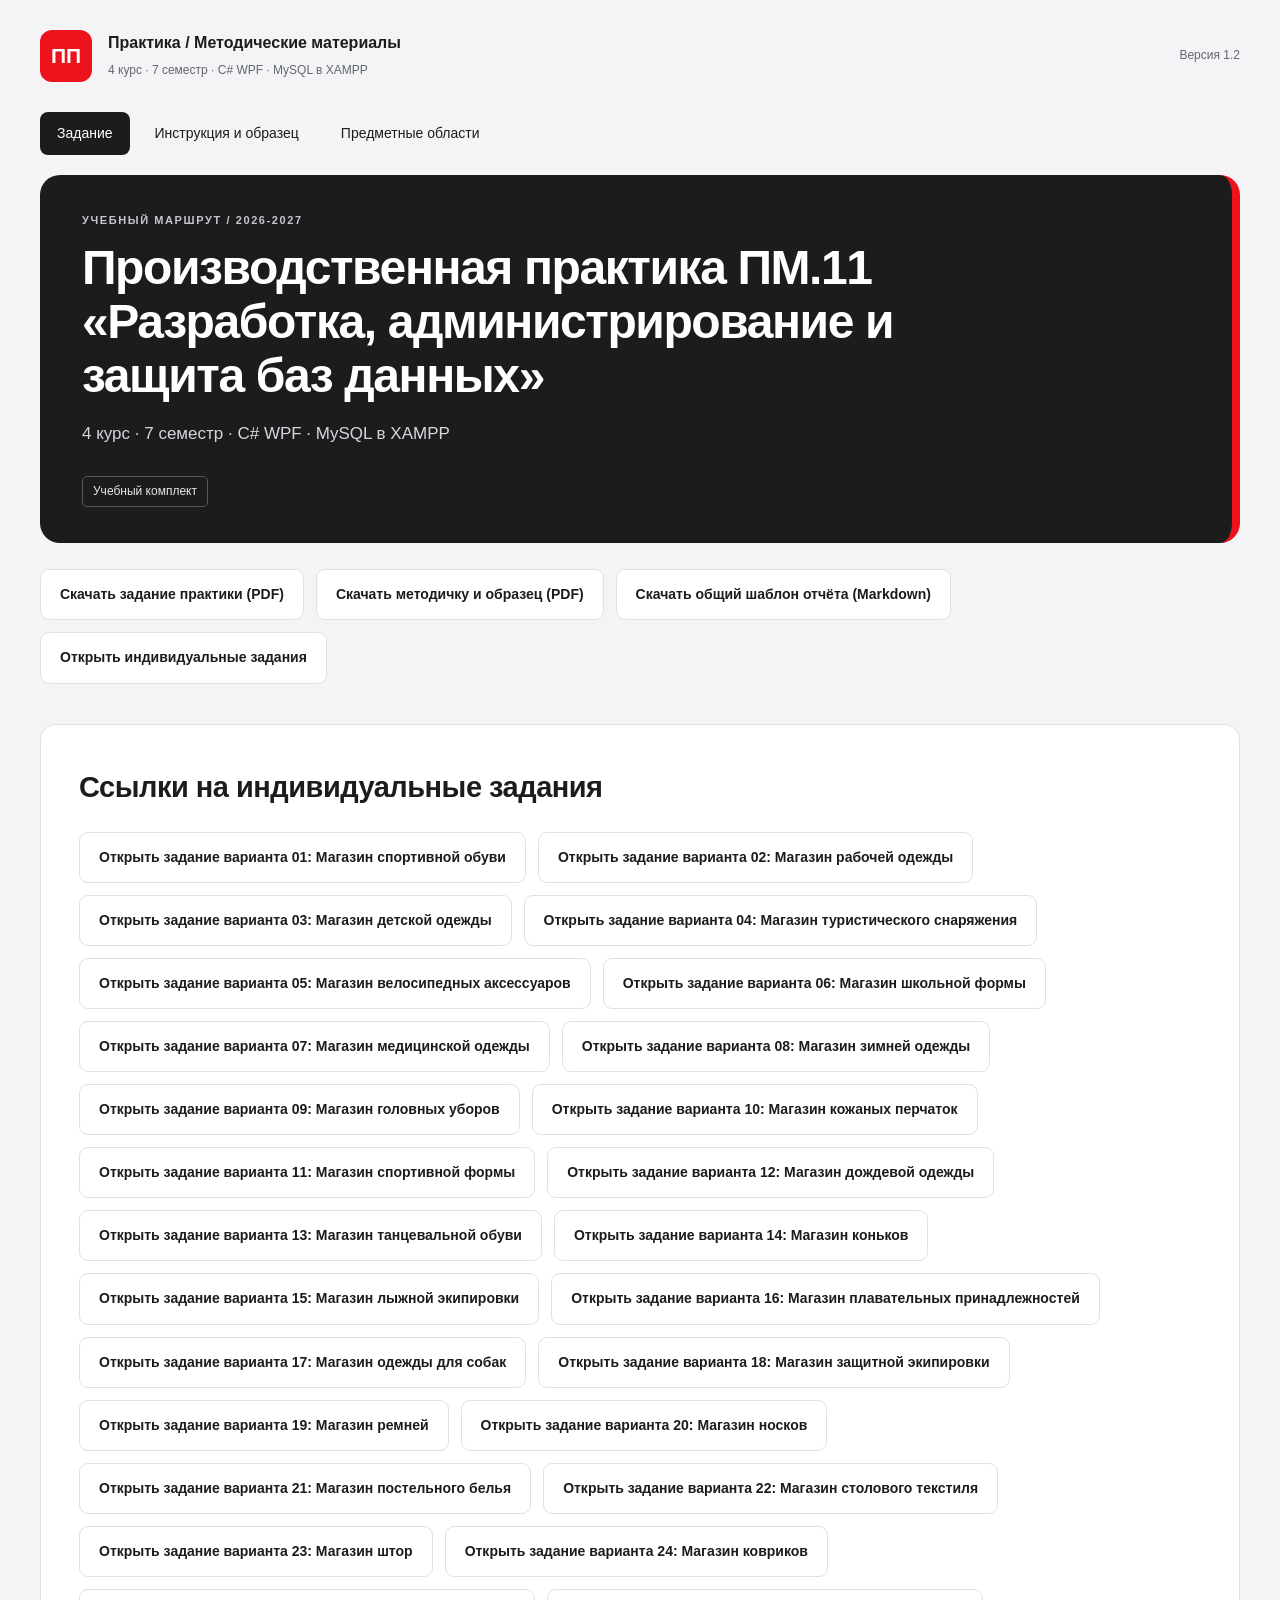
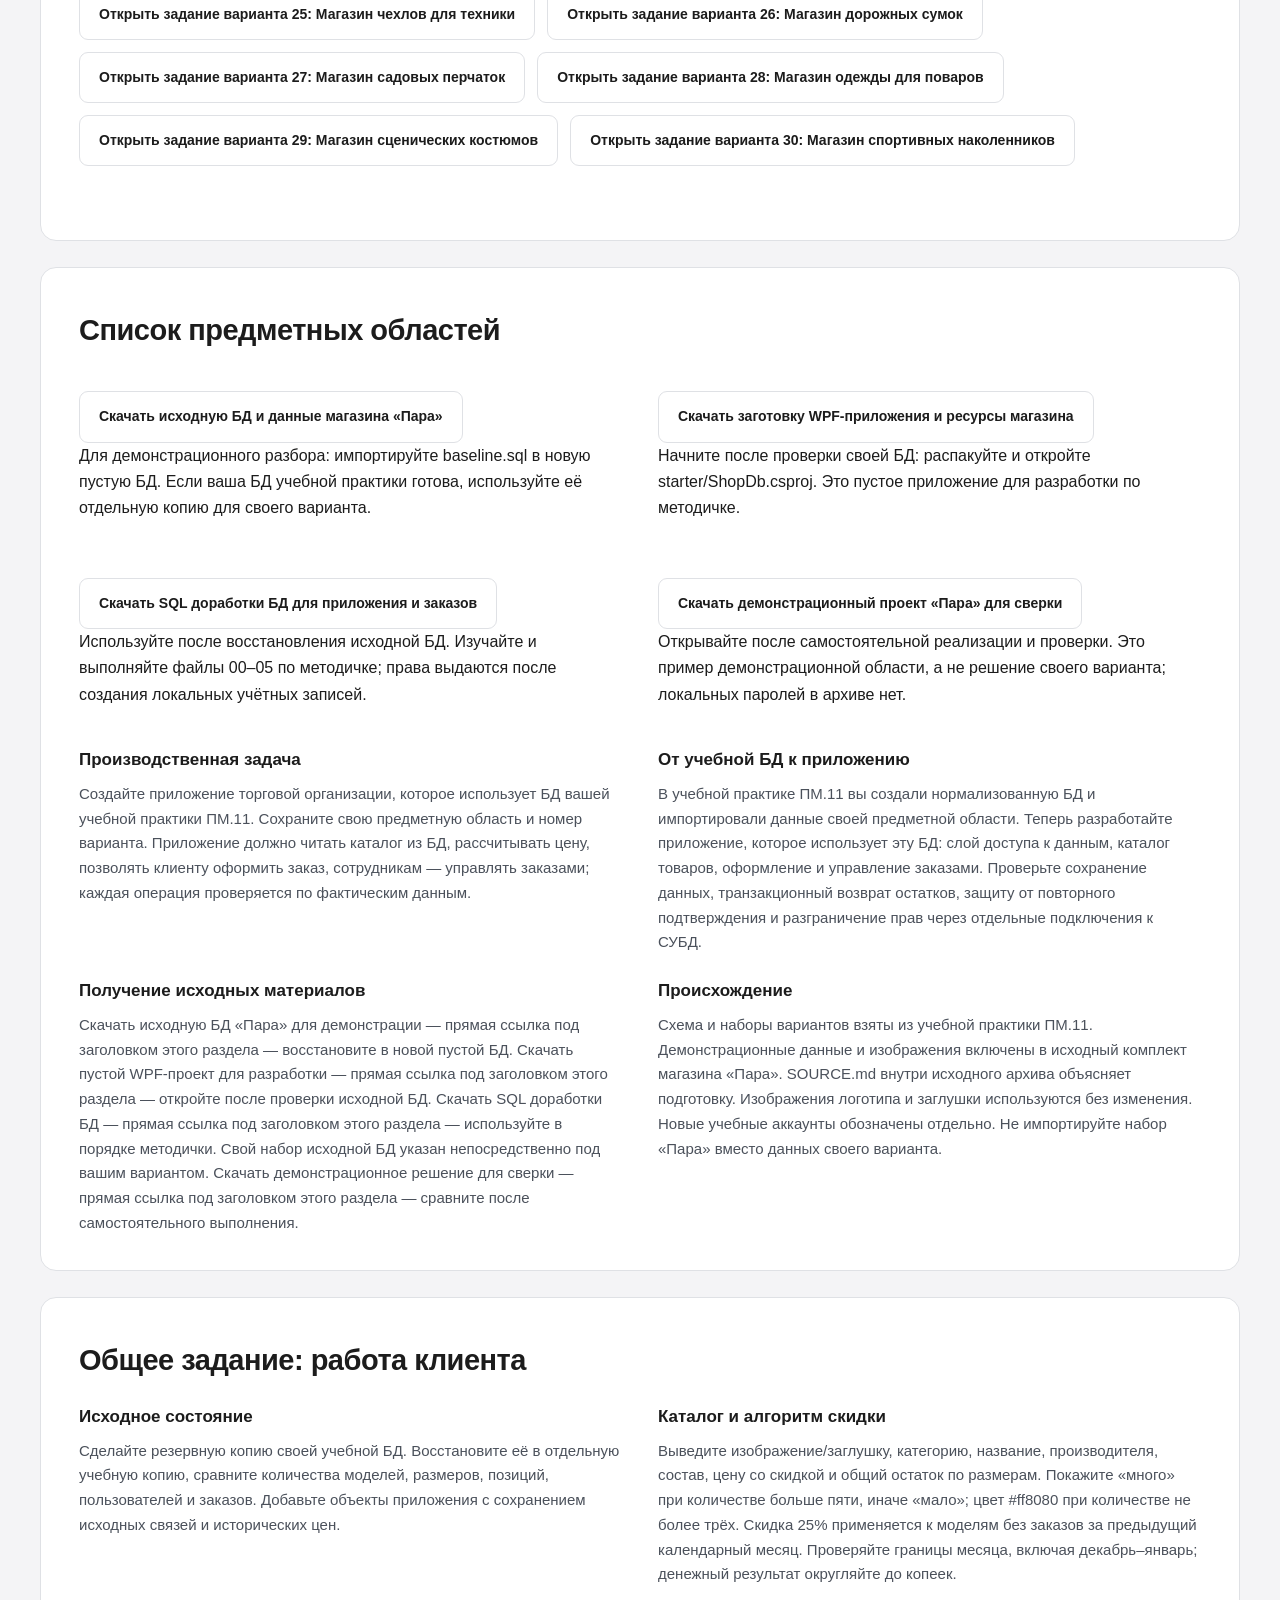
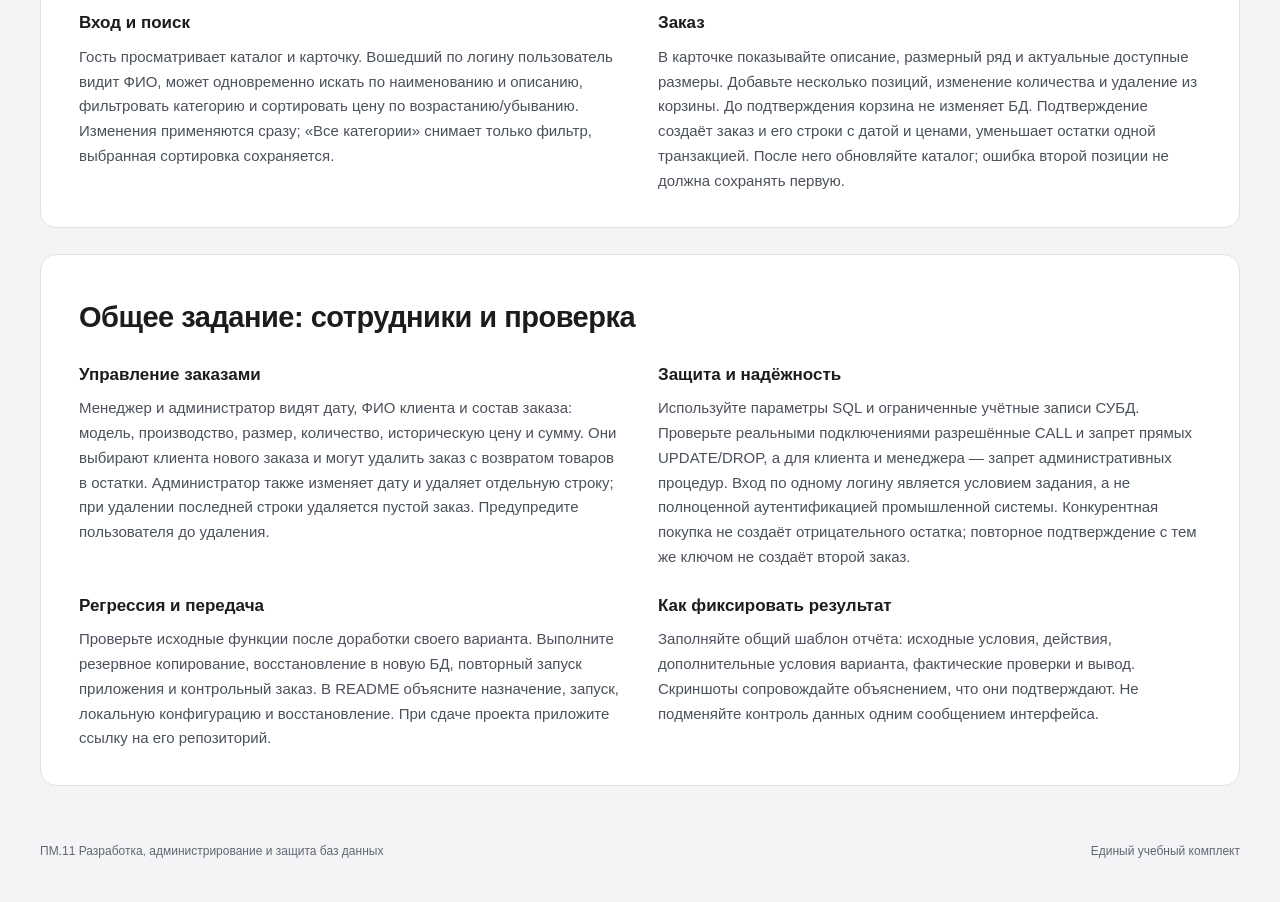
==== commit 69b18d3e: "Clarify PM.11 practice wording without exam references" ====
--- a/site/index.html
+++ b/site/index.html
@@ -1 +1 @@
-<!doctype html><html lang="ru"><head><meta charset="utf-8"><meta name="viewport" content="width=device-width,initial-scale=1"><title>Производственная практика ПМ.11 «Разработка, администрирование и защита баз данных»</title><link rel="icon" href="assets/favicon.svg"><link rel="stylesheet" href="assets/style.css"></head><body><a class="skip" href="#main">Перейти к содержанию</a><header class="shell top"><a class="brand" href="index.html"><span class="emblem">ПП</span><span><strong>Практика / Методические материалы</strong><small>4 курс · 7 семестр · C# WPF · MySQL в XAMPP</small></span></a><span class="version">Версия 1.1</span></header><div class="shell"><nav><a href="index.html" aria-current=page>Задание</a><a href="lessons.html" >Инструкция и образец</a><a href="areas.html" >Предметные области</a></nav><main id="main"><section class="hero"><p class="eyebrow">Учебный маршрут / 2026-2027</p><h1>Производственная практика ПМ.11 «Разработка, администрирование и защита баз данных»</h1><p>4 курс · 7 семестр · C# WPF · MySQL в XAMPP</p><span class="badge">Учебный комплект</span></section><div class="downloads"><a class="button" href="downloads/assignment.pdf">Скачать задание практики (PDF)</a><a class="button" href="downloads/guide.pdf">Скачать методичку и образец (PDF)</a><a class="button" href="downloads/report-template.md">Скачать общий шаблон отчёта (Markdown)</a><a class="button" href="areas.html#variant-01">Открыть индивидуальные задания</a></div><article class="lesson" id="variant-index"><h2>Ссылки на индивидуальные задания</h2><div class="downloads"><a class="button" href="areas.html#variant-01">Открыть задание варианта 01: Магазин спортивной обуви</a><a class="button" href="areas.html#variant-02">Открыть задание варианта 02: Магазин рабочей одежды</a><a class="button" href="areas.html#variant-03">Открыть задание варианта 03: Магазин детской одежды</a><a class="button" href="areas.html#variant-04">Открыть задание варианта 04: Магазин туристического снаряжения</a><a class="button" href="areas.html#variant-05">Открыть задание варианта 05: Магазин велосипедных аксессуаров</a><a class="button" href="areas.html#variant-06">Открыть задание варианта 06: Магазин школьной формы</a><a class="button" href="areas.html#variant-07">Открыть задание варианта 07: Магазин медицинской одежды</a><a class="button" href="areas.html#variant-08">Открыть задание варианта 08: Магазин зимней одежды</a><a class="button" href="areas.html#variant-09">Открыть задание варианта 09: Магазин головных уборов</a><a class="button" href="areas.html#variant-10">Открыть задание варианта 10: Магазин кожаных перчаток</a><a class="button" href="areas.html#variant-11">Открыть задание варианта 11: Магазин спортивной формы</a><a class="button" href="areas.html#variant-12">Открыть задание варианта 12: Магазин дождевой одежды</a><a class="button" href="areas.html#variant-13">Открыть задание варианта 13: Магазин танцевальной обуви</a><a class="button" href="areas.html#variant-14">Открыть задание варианта 14: Магазин коньков</a><a class="button" href="areas.html#variant-15">Открыть задание варианта 15: Магазин лыжной экипировки</a><a class="button" href="areas.html#variant-16">Открыть задание варианта 16: Магазин плавательных принадлежностей</a><a class="button" href="areas.html#variant-17">Открыть задание варианта 17: Магазин одежды для собак</a><a class="button" href="areas.html#variant-18">Открыть задание варианта 18: Магазин защитной экипировки</a><a class="button" href="areas.html#variant-19">Открыть задание варианта 19: Магазин ремней</a><a class="button" href="areas.html#variant-20">Открыть задание варианта 20: Магазин носков</a><a class="button" href="areas.html#variant-21">Открыть задание варианта 21: Магазин постельного белья</a><a class="button" href="areas.html#variant-22">Открыть задание варианта 22: Магазин столового текстиля</a><a class="button" href="areas.html#variant-23">Открыть задание варианта 23: Магазин штор</a><a class="button" href="areas.html#variant-24">Открыть задание варианта 24: Магазин ковриков</a><a class="button" href="areas.html#variant-25">Открыть задание варианта 25: Магазин чехлов для техники</a><a class="button" href="areas.html#variant-26">Открыть задание варианта 26: Магазин дорожных сумок</a><a class="button" href="areas.html#variant-27">Открыть задание варианта 27: Магазин садовых перчаток</a><a class="button" href="areas.html#variant-28">Открыть задание варианта 28: Магазин одежды для поваров</a><a class="button" href="areas.html#variant-29">Открыть задание варианта 29: Магазин сценических костюмов</a><a class="button" href="areas.html#variant-30">Открыть задание варианта 30: Магазин спортивных наколенников</a></div></article><article class="lesson" id="page-1"><p class="eyebrow"></p><h2>Список предметных областей</h2><div class="blocks"><p class="block"><a class="button" href="downloads/pm11-demo-source.zip">Скачать исходную БД и данные магазина «Пара»</a><br>Для демонстрационного разбора: импортируйте baseline.sql в новую пустую БД. Если ваша БД учебной практики готова, используйте её отдельную копию для своего варианта.</p><p class="block"><a class="button" href="downloads/ShopDb-starter.zip">Скачать заготовку WPF-приложения и ресурсы магазина</a><br>Начните после проверки своей БД: распакуйте и откройте starter/ShopDb.csproj. Это пустое приложение для разработки по методичке.</p><p class="block"><a class="button" href="downloads/pm11-migrations.zip">Скачать SQL доработки БД для приложения и заказов</a><br>Используйте после восстановления исходной БД. Изучайте и выполняйте файлы 00–05 по методичке; права выдаются после создания локальных учётных записей.</p><p class="block"><a class="button" href="downloads/ShopDb-demo.zip">Скачать демонстрационный проект «Пара» для сверки</a><br>Открывайте после самостоятельной реализации и проверки. Это пример демонстрационной области, а не решение своего варианта; локальных паролей в архиве нет.</p><section class="block text"><h3>Производственная задача</h3><p>Создайте приложение торговой организации, которое использует БД вашей учебной практики ПМ.11. Сохраните свою предметную область и номер варианта. Приложение должно читать каталог из БД, рассчитывать цену, позволять клиенту оформить заказ, сотрудникам — управлять заказами; каждая операция проверяется по фактическим данным.</p></section><section class="block text"><h3>От учебной БД к приложению</h3><p>Учебная практика разобрала задание 1 КИМ 09.02.07-2-2027. Здесь используются задания 2–4, страницы 36–42 тома 1 и приложения раздела БУ. Нормализованная схема и импорт остаются основой; разработайте слой доступа и интерфейс, а затем проверьте сохранение данных. Транзакционный возврат остатков, защита от повторного подтверждения и отдельные подключения к СУБД добавлены для целей ПМ.11.</p></section><section class="block text"><h3>Получение исходных материалов</h3><p>Скачать исходную БД «Пара» для демонстрации — прямая ссылка под заголовком этого раздела — восстановите в новой пустой БД. Скачать пустой WPF-проект для разработки — прямая ссылка под заголовком этого раздела — откройте после проверки исходной БД. Скачать SQL доработки БД — прямая ссылка под заголовком этого раздела — используйте в порядке методички. Свой набор исходной БД указан непосредственно под вашим вариантом. Скачать демонстрационное решение для сверки — прямая ссылка под заголовком этого раздела — сравните после самостоятельного выполнения.</p></section><section class="block text"><h3>Происхождение</h3><p>Схема и наборы вариантов взяты из учебной практики ПМ.11, демонстрационные данные и изображения — из приложения 2 КИМ 2027. SOURCE.md внутри исходного архива объясняет подготовку. Изображения логотипа и заглушки используются без изменения. Новые учебные аккаунты обозначены отдельно. Не импортируйте набор «Пара» вместо данных своего варианта.</p></section></div></article><article class="lesson" id="page-2"><p class="eyebrow"></p><h2>Общее задание: работа клиента</h2><div class="blocks"><section class="block text"><h3>Исходное состояние</h3><p>Сделайте резервную копию своей учебной БД. Восстановите её в отдельную учебную копию, сравните количества моделей, размеров, позиций, пользователей и заказов. Добавьте объекты приложения с сохранением исходных связей и исторических цен.</p></section><section class="block text"><h3>Каталог и алгоритм скидки</h3><p>Выведите изображение/заглушку, категорию, название, производителя, состав, цену со скидкой и общий остаток по размерам. Покажите «много» при количестве больше пяти, иначе «мало»; цвет #ff8080 при количестве не более трёх. Скидка 25% применяется к моделям без заказов за предыдущий календарный месяц. Проверяйте границы месяца, включая декабрь–январь; денежный результат округляйте до копеек.</p></section><section class="block text"><h3>Вход и поиск</h3><p>Гость просматривает каталог и карточку. Вошедший по логину пользователь видит ФИО, может одновременно искать по наименованию и описанию, фильтровать категорию и сортировать цену по возрастанию/убыванию. Изменения применяются сразу; «Все категории» снимает только фильтр, выбранная сортировка сохраняется.</p></section><section class="block text"><h3>Заказ</h3><p>В карточке показывайте описание, размерный ряд и актуальные доступные размеры. Добавьте несколько позиций, изменение количества и удаление из корзины. До подтверждения корзина не изменяет БД. Подтверждение создаёт заказ и его строки с датой и ценами, уменьшает остатки одной транзакцией. После него обновляйте каталог; ошибка второй позиции не должна сохранять первую.</p></section></div></article><article class="lesson" id="page-3"><p class="eyebrow"></p><h2>Общее задание: сотрудники и проверка</h2><div class="blocks"><section class="block text"><h3>Управление заказами</h3><p>Менеджер и администратор видят дату, ФИО клиента и состав заказа: модель, производство, размер, количество, историческую цену и сумму. Они выбирают клиента нового заказа и могут удалить заказ с возвратом товаров в остатки. Администратор также изменяет дату и удаляет отдельную строку; при удалении последней строки удаляется пустой заказ. Предупредите пользователя до удаления.</p></section><section class="block text"><h3>Защита и надёжность</h3><p>Используйте параметры SQL и ограниченные учётные записи СУБД. Проверьте реальными подключениями разрешённые CALL и запрет прямых UPDATE/DROP, а для клиента и менеджера — запрет административных процедур. Вход по одному логину является условием задания, а не полноценной аутентификацией промышленной системы. Конкурентная покупка не создаёт отрицательного остатка; повторное подтверждение с тем же ключом не создаёт второй заказ.</p></section><section class="block text"><h3>Регрессия и передача</h3><p>Проверьте исходные функции после доработки своего варианта. Выполните резервное копирование, восстановление в новую БД, повторный запуск приложения и контрольный заказ. В README объясните назначение, запуск, локальную конфигурацию и восстановление. При сдаче проекта приложите ссылку на его репозиторий.</p></section><section class="block text"><h3>Как фиксировать результат</h3><p>Заполняйте общий шаблон отчёта: исходные условия, действия, дополнительные условия варианта, фактические проверки и вывод. Скриншоты сопровождайте объяснением, что они подтверждают. Не подменяйте контроль данных одним сообщением интерфейса.</p></section></div></article></main><footer><span>ПМ.11 Разработка, администрирование и защита баз данных</span><span>Единый учебный комплект</span></footer></div></body></html>+<!doctype html><html lang="ru"><head><meta charset="utf-8"><meta name="viewport" content="width=device-width,initial-scale=1"><title>Производственная практика ПМ.11 «Разработка, администрирование и защита баз данных»</title><link rel="icon" href="assets/favicon.svg"><link rel="stylesheet" href="assets/style.css"></head><body><a class="skip" href="#main">Перейти к содержанию</a><header class="shell top"><a class="brand" href="index.html"><span class="emblem">ПП</span><span><strong>Практика / Методические материалы</strong><small>4 курс · 7 семестр · C# WPF · MySQL в XAMPP</small></span></a><span class="version">Версия 1.2</span></header><div class="shell"><nav><a href="index.html" aria-current=page>Задание</a><a href="lessons.html" >Инструкция и образец</a><a href="areas.html" >Предметные области</a></nav><main id="main"><section class="hero"><p class="eyebrow">Учебный маршрут / 2026-2027</p><h1>Производственная практика ПМ.11 «Разработка, администрирование и защита баз данных»</h1><p>4 курс · 7 семестр · C# WPF · MySQL в XAMPP</p><span class="badge">Учебный комплект</span></section><div class="downloads"><a class="button" href="downloads/assignment.pdf">Скачать задание практики (PDF)</a><a class="button" href="downloads/guide.pdf">Скачать методичку и образец (PDF)</a><a class="button" href="downloads/report-template.md">Скачать общий шаблон отчёта (Markdown)</a><a class="button" href="areas.html#variant-01">Открыть индивидуальные задания</a></div><article class="lesson" id="variant-index"><h2>Ссылки на индивидуальные задания</h2><div class="downloads"><a class="button" href="areas.html#variant-01">Открыть задание варианта 01: Магазин спортивной обуви</a><a class="button" href="areas.html#variant-02">Открыть задание варианта 02: Магазин рабочей одежды</a><a class="button" href="areas.html#variant-03">Открыть задание варианта 03: Магазин детской одежды</a><a class="button" href="areas.html#variant-04">Открыть задание варианта 04: Магазин туристического снаряжения</a><a class="button" href="areas.html#variant-05">Открыть задание варианта 05: Магазин велосипедных аксессуаров</a><a class="button" href="areas.html#variant-06">Открыть задание варианта 06: Магазин школьной формы</a><a class="button" href="areas.html#variant-07">Открыть задание варианта 07: Магазин медицинской одежды</a><a class="button" href="areas.html#variant-08">Открыть задание варианта 08: Магазин зимней одежды</a><a class="button" href="areas.html#variant-09">Открыть задание варианта 09: Магазин головных уборов</a><a class="button" href="areas.html#variant-10">Открыть задание варианта 10: Магазин кожаных перчаток</a><a class="button" href="areas.html#variant-11">Открыть задание варианта 11: Магазин спортивной формы</a><a class="button" href="areas.html#variant-12">Открыть задание варианта 12: Магазин дождевой одежды</a><a class="button" href="areas.html#variant-13">Открыть задание варианта 13: Магазин танцевальной обуви</a><a class="button" href="areas.html#variant-14">Открыть задание варианта 14: Магазин коньков</a><a class="button" href="areas.html#variant-15">Открыть задание варианта 15: Магазин лыжной экипировки</a><a class="button" href="areas.html#variant-16">Открыть задание варианта 16: Магазин плавательных принадлежностей</a><a class="button" href="areas.html#variant-17">Открыть задание варианта 17: Магазин одежды для собак</a><a class="button" href="areas.html#variant-18">Открыть задание варианта 18: Магазин защитной экипировки</a><a class="button" href="areas.html#variant-19">Открыть задание варианта 19: Магазин ремней</a><a class="button" href="areas.html#variant-20">Открыть задание варианта 20: Магазин носков</a><a class="button" href="areas.html#variant-21">Открыть задание варианта 21: Магазин постельного белья</a><a class="button" href="areas.html#variant-22">Открыть задание варианта 22: Магазин столового текстиля</a><a class="button" href="areas.html#variant-23">Открыть задание варианта 23: Магазин штор</a><a class="button" href="areas.html#variant-24">Открыть задание варианта 24: Магазин ковриков</a><a class="button" href="areas.html#variant-25">Открыть задание варианта 25: Магазин чехлов для техники</a><a class="button" href="areas.html#variant-26">Открыть задание варианта 26: Магазин дорожных сумок</a><a class="button" href="areas.html#variant-27">Открыть задание варианта 27: Магазин садовых перчаток</a><a class="button" href="areas.html#variant-28">Открыть задание варианта 28: Магазин одежды для поваров</a><a class="button" href="areas.html#variant-29">Открыть задание варианта 29: Магазин сценических костюмов</a><a class="button" href="areas.html#variant-30">Открыть задание варианта 30: Магазин спортивных наколенников</a></div></article><article class="lesson" id="page-1"><p class="eyebrow"></p><h2>Список предметных областей</h2><div class="blocks"><p class="block"><a class="button" href="downloads/pm11-demo-source.zip">Скачать исходную БД и данные магазина «Пара»</a><br>Для демонстрационного разбора: импортируйте baseline.sql в новую пустую БД. Если ваша БД учебной практики готова, используйте её отдельную копию для своего варианта.</p><p class="block"><a class="button" href="downloads/ShopDb-starter.zip">Скачать заготовку WPF-приложения и ресурсы магазина</a><br>Начните после проверки своей БД: распакуйте и откройте starter/ShopDb.csproj. Это пустое приложение для разработки по методичке.</p><p class="block"><a class="button" href="downloads/pm11-migrations.zip">Скачать SQL доработки БД для приложения и заказов</a><br>Используйте после восстановления исходной БД. Изучайте и выполняйте файлы 00–05 по методичке; права выдаются после создания локальных учётных записей.</p><p class="block"><a class="button" href="downloads/ShopDb-demo.zip">Скачать демонстрационный проект «Пара» для сверки</a><br>Открывайте после самостоятельной реализации и проверки. Это пример демонстрационной области, а не решение своего варианта; локальных паролей в архиве нет.</p><section class="block text"><h3>Производственная задача</h3><p>Создайте приложение торговой организации, которое использует БД вашей учебной практики ПМ.11. Сохраните свою предметную область и номер варианта. Приложение должно читать каталог из БД, рассчитывать цену, позволять клиенту оформить заказ, сотрудникам — управлять заказами; каждая операция проверяется по фактическим данным.</p></section><section class="block text"><h3>От учебной БД к приложению</h3><p>В учебной практике ПМ.11 вы создали нормализованную БД и импортировали данные своей предметной области. Теперь разработайте приложение, которое использует эту БД: слой доступа к данным, каталог товаров, оформление и управление заказами. Проверьте сохранение данных, транзакционный возврат остатков, защиту от повторного подтверждения и разграничение прав через отдельные подключения к СУБД.</p></section><section class="block text"><h3>Получение исходных материалов</h3><p>Скачать исходную БД «Пара» для демонстрации — прямая ссылка под заголовком этого раздела — восстановите в новой пустой БД. Скачать пустой WPF-проект для разработки — прямая ссылка под заголовком этого раздела — откройте после проверки исходной БД. Скачать SQL доработки БД — прямая ссылка под заголовком этого раздела — используйте в порядке методички. Свой набор исходной БД указан непосредственно под вашим вариантом. Скачать демонстрационное решение для сверки — прямая ссылка под заголовком этого раздела — сравните после самостоятельного выполнения.</p></section><section class="block text"><h3>Происхождение</h3><p>Схема и наборы вариантов взяты из учебной практики ПМ.11. Демонстрационные данные и изображения включены в исходный комплект магазина «Пара». SOURCE.md внутри исходного архива объясняет подготовку. Изображения логотипа и заглушки используются без изменения. Новые учебные аккаунты обозначены отдельно. Не импортируйте набор «Пара» вместо данных своего варианта.</p></section></div></article><article class="lesson" id="page-2"><p class="eyebrow"></p><h2>Общее задание: работа клиента</h2><div class="blocks"><section class="block text"><h3>Исходное состояние</h3><p>Сделайте резервную копию своей учебной БД. Восстановите её в отдельную учебную копию, сравните количества моделей, размеров, позиций, пользователей и заказов. Добавьте объекты приложения с сохранением исходных связей и исторических цен.</p></section><section class="block text"><h3>Каталог и алгоритм скидки</h3><p>Выведите изображение/заглушку, категорию, название, производителя, состав, цену со скидкой и общий остаток по размерам. Покажите «много» при количестве больше пяти, иначе «мало»; цвет #ff8080 при количестве не более трёх. Скидка 25% применяется к моделям без заказов за предыдущий календарный месяц. Проверяйте границы месяца, включая декабрь–январь; денежный результат округляйте до копеек.</p></section><section class="block text"><h3>Вход и поиск</h3><p>Гость просматривает каталог и карточку. Вошедший по логину пользователь видит ФИО, может одновременно искать по наименованию и описанию, фильтровать категорию и сортировать цену по возрастанию/убыванию. Изменения применяются сразу; «Все категории» снимает только фильтр, выбранная сортировка сохраняется.</p></section><section class="block text"><h3>Заказ</h3><p>В карточке показывайте описание, размерный ряд и актуальные доступные размеры. Добавьте несколько позиций, изменение количества и удаление из корзины. До подтверждения корзина не изменяет БД. Подтверждение создаёт заказ и его строки с датой и ценами, уменьшает остатки одной транзакцией. После него обновляйте каталог; ошибка второй позиции не должна сохранять первую.</p></section></div></article><article class="lesson" id="page-3"><p class="eyebrow"></p><h2>Общее задание: сотрудники и проверка</h2><div class="blocks"><section class="block text"><h3>Управление заказами</h3><p>Менеджер и администратор видят дату, ФИО клиента и состав заказа: модель, производство, размер, количество, историческую цену и сумму. Они выбирают клиента нового заказа и могут удалить заказ с возвратом товаров в остатки. Администратор также изменяет дату и удаляет отдельную строку; при удалении последней строки удаляется пустой заказ. Предупредите пользователя до удаления.</p></section><section class="block text"><h3>Защита и надёжность</h3><p>Используйте параметры SQL и ограниченные учётные записи СУБД. Проверьте реальными подключениями разрешённые CALL и запрет прямых UPDATE/DROP, а для клиента и менеджера — запрет административных процедур. Вход по одному логину является условием задания, а не полноценной аутентификацией промышленной системы. Конкурентная покупка не создаёт отрицательного остатка; повторное подтверждение с тем же ключом не создаёт второй заказ.</p></section><section class="block text"><h3>Регрессия и передача</h3><p>Проверьте исходные функции после доработки своего варианта. Выполните резервное копирование, восстановление в новую БД, повторный запуск приложения и контрольный заказ. В README объясните назначение, запуск, локальную конфигурацию и восстановление. При сдаче проекта приложите ссылку на его репозиторий.</p></section><section class="block text"><h3>Как фиксировать результат</h3><p>Заполняйте общий шаблон отчёта: исходные условия, действия, дополнительные условия варианта, фактические проверки и вывод. Скриншоты сопровождайте объяснением, что они подтверждают. Не подменяйте контроль данных одним сообщением интерфейса.</p></section></div></article></main><footer><span>ПМ.11 Разработка, администрирование и защита баз данных</span><span>Единый учебный комплект</span></footer></div></body></html>
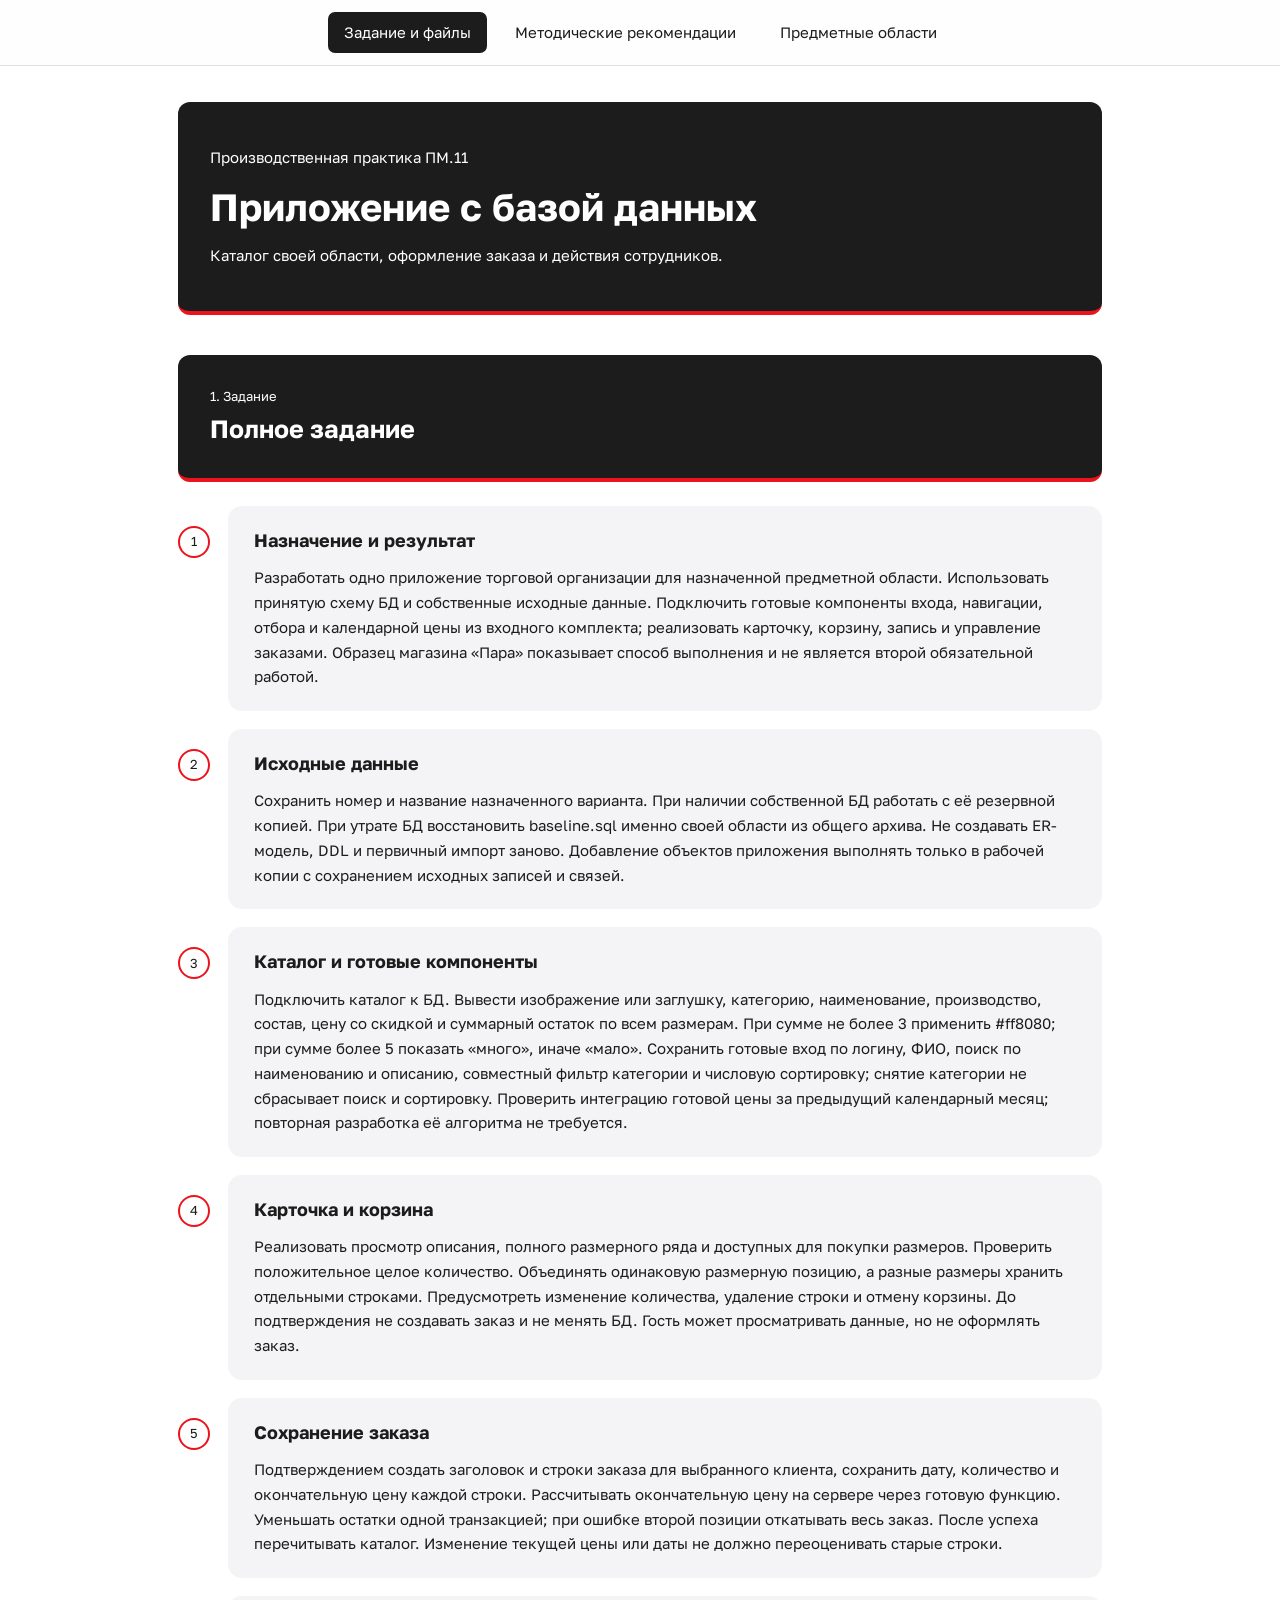
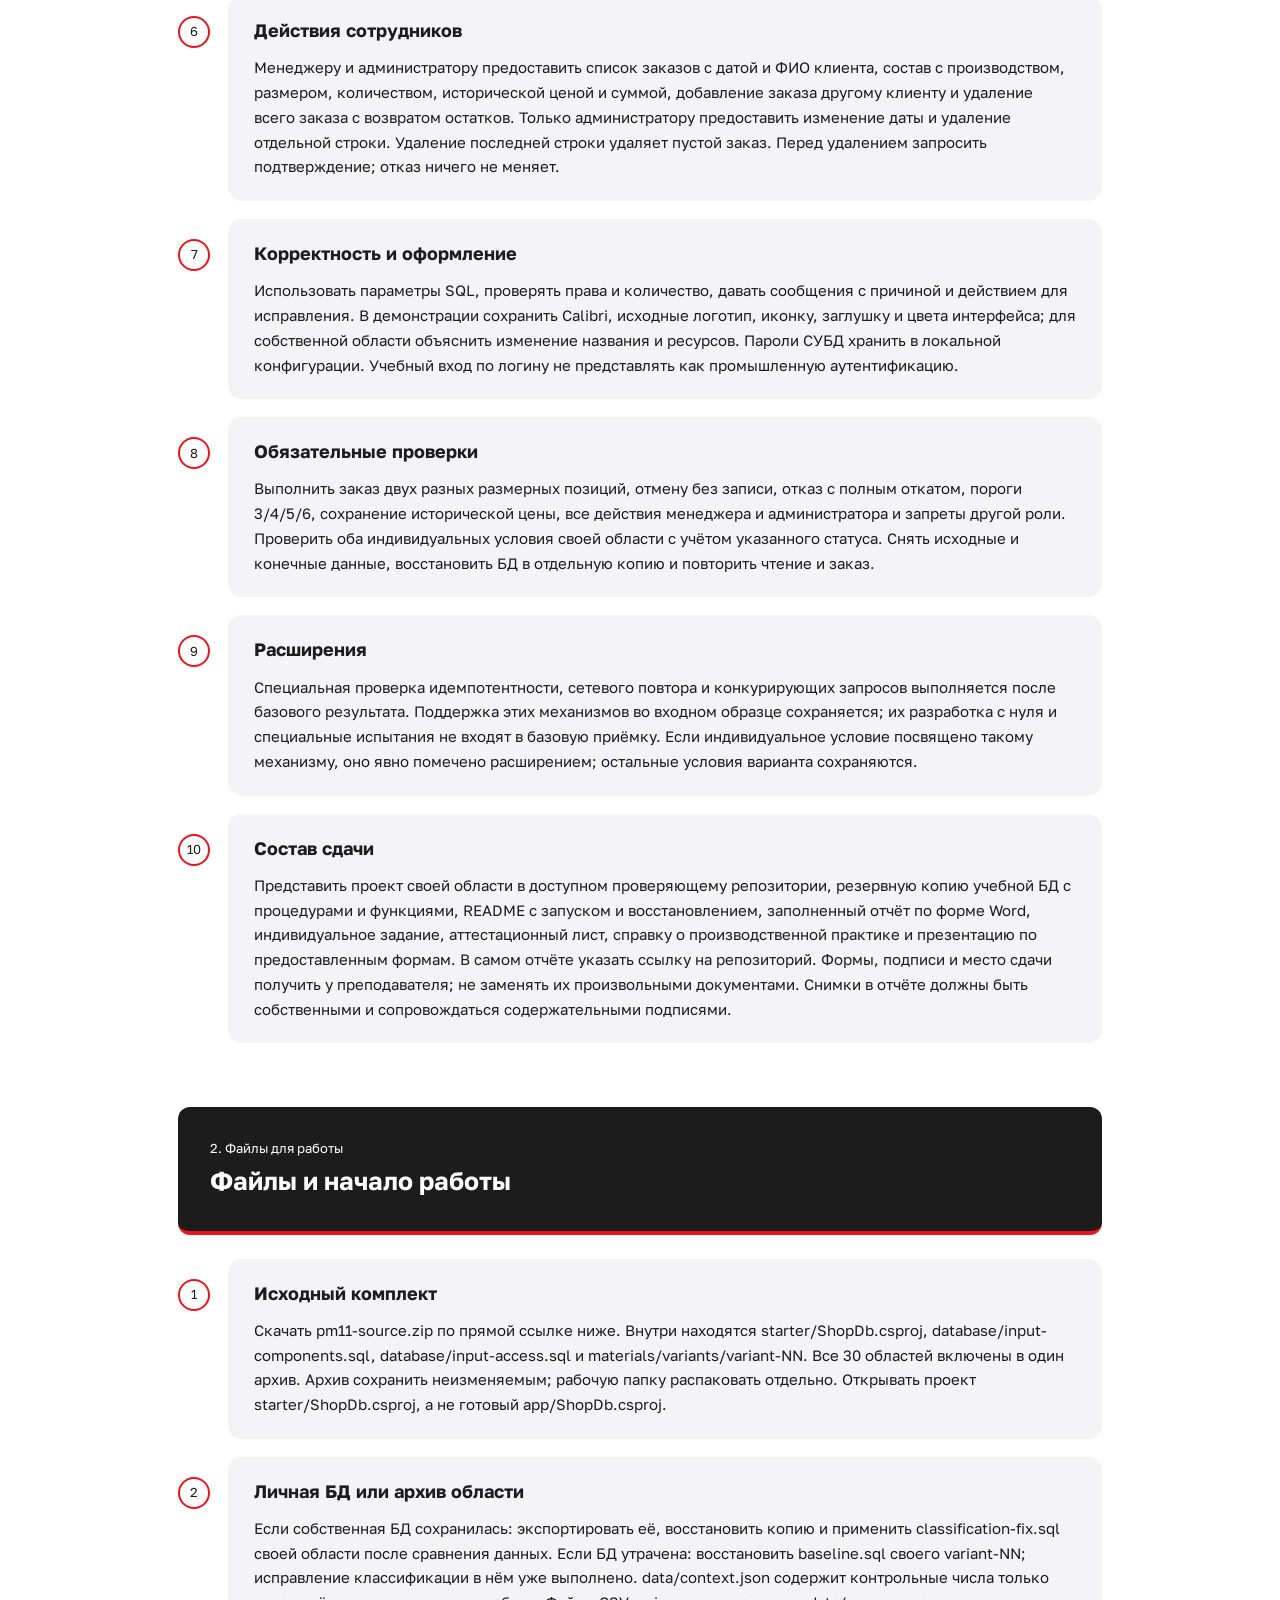
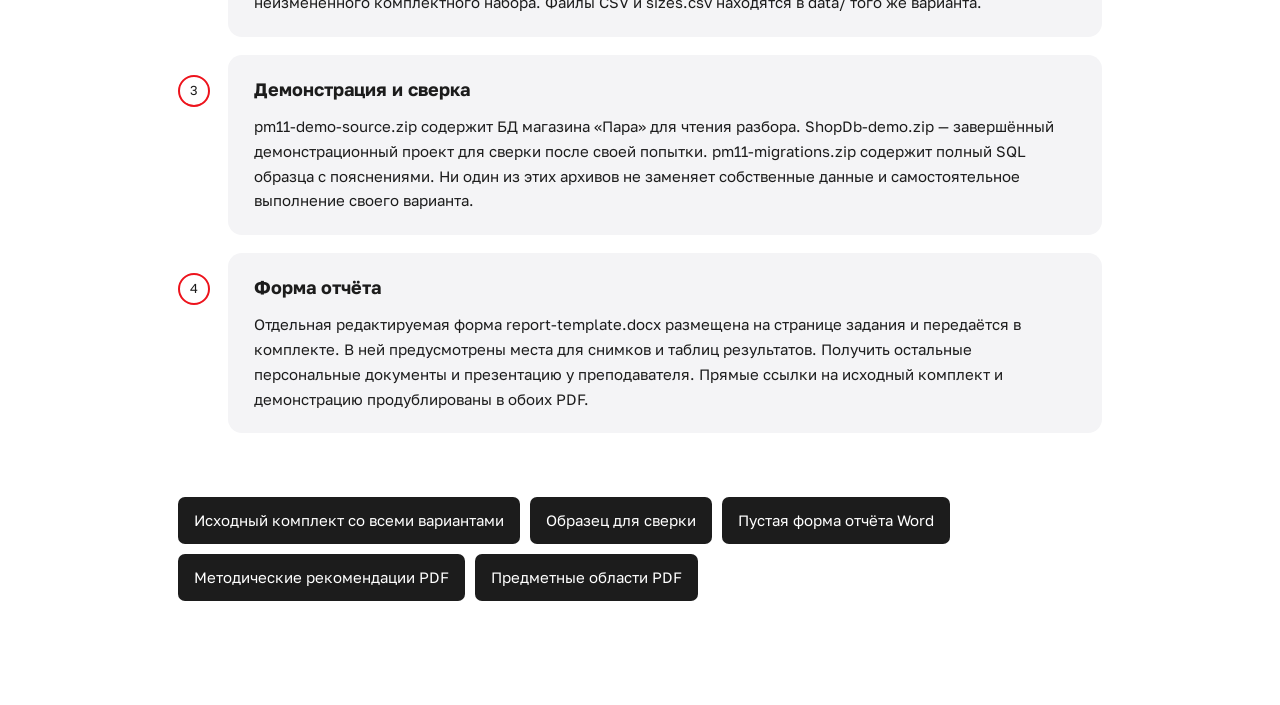
==== commit 0ab39ab5: "Связать маршрут ПП ПМ.11, сохранить варианты и добавить форму отчёта Word" ====
--- a/site/index.html
+++ b/site/index.html
@@ -1 +1 @@
-<!doctype html><html lang="ru"><head><meta charset="utf-8"><meta name="viewport" content="width=device-width,initial-scale=1"><title>Производственная практика ПМ.11 «Разработка, администрирование и защита баз данных»</title><link rel="icon" href="assets/favicon.svg"><link rel="stylesheet" href="assets/style.css"></head><body><a class="skip" href="#main">Перейти к содержанию</a><header class="shell top"><a class="brand" href="index.html"><span class="emblem">ПП</span><span><strong>Практика / Методические материалы</strong><small>4 курс · 7 семестр · C# WPF · MySQL в XAMPP</small></span></a><span class="version">Версия 1.2</span></header><div class="shell"><nav><a href="index.html" aria-current=page>Задание</a><a href="lessons.html" >Инструкция и образец</a><a href="areas.html" >Предметные области</a></nav><main id="main"><section class="hero"><p class="eyebrow">Учебный маршрут / 2026-2027</p><h1>Производственная практика ПМ.11 «Разработка, администрирование и защита баз данных»</h1><p>4 курс · 7 семестр · C# WPF · MySQL в XAMPP</p><span class="badge">Учебный комплект</span></section><div class="downloads"><a class="button" href="downloads/assignment.pdf">Скачать задание практики (PDF)</a><a class="button" href="downloads/guide.pdf">Скачать методичку и образец (PDF)</a><a class="button" href="downloads/report-template.md">Скачать общий шаблон отчёта (Markdown)</a><a class="button" href="areas.html#variant-01">Открыть индивидуальные задания</a></div><article class="lesson" id="variant-index"><h2>Ссылки на индивидуальные задания</h2><div class="downloads"><a class="button" href="areas.html#variant-01">Открыть задание варианта 01: Магазин спортивной обуви</a><a class="button" href="areas.html#variant-02">Открыть задание варианта 02: Магазин рабочей одежды</a><a class="button" href="areas.html#variant-03">Открыть задание варианта 03: Магазин детской одежды</a><a class="button" href="areas.html#variant-04">Открыть задание варианта 04: Магазин туристического снаряжения</a><a class="button" href="areas.html#variant-05">Открыть задание варианта 05: Магазин велосипедных аксессуаров</a><a class="button" href="areas.html#variant-06">Открыть задание варианта 06: Магазин школьной формы</a><a class="button" href="areas.html#variant-07">Открыть задание варианта 07: Магазин медицинской одежды</a><a class="button" href="areas.html#variant-08">Открыть задание варианта 08: Магазин зимней одежды</a><a class="button" href="areas.html#variant-09">Открыть задание варианта 09: Магазин головных уборов</a><a class="button" href="areas.html#variant-10">Открыть задание варианта 10: Магазин кожаных перчаток</a><a class="button" href="areas.html#variant-11">Открыть задание варианта 11: Магазин спортивной формы</a><a class="button" href="areas.html#variant-12">Открыть задание варианта 12: Магазин дождевой одежды</a><a class="button" href="areas.html#variant-13">Открыть задание варианта 13: Магазин танцевальной обуви</a><a class="button" href="areas.html#variant-14">Открыть задание варианта 14: Магазин коньков</a><a class="button" href="areas.html#variant-15">Открыть задание варианта 15: Магазин лыжной экипировки</a><a class="button" href="areas.html#variant-16">Открыть задание варианта 16: Магазин плавательных принадлежностей</a><a class="button" href="areas.html#variant-17">Открыть задание варианта 17: Магазин одежды для собак</a><a class="button" href="areas.html#variant-18">Открыть задание варианта 18: Магазин защитной экипировки</a><a class="button" href="areas.html#variant-19">Открыть задание варианта 19: Магазин ремней</a><a class="button" href="areas.html#variant-20">Открыть задание варианта 20: Магазин носков</a><a class="button" href="areas.html#variant-21">Открыть задание варианта 21: Магазин постельного белья</a><a class="button" href="areas.html#variant-22">Открыть задание варианта 22: Магазин столового текстиля</a><a class="button" href="areas.html#variant-23">Открыть задание варианта 23: Магазин штор</a><a class="button" href="areas.html#variant-24">Открыть задание варианта 24: Магазин ковриков</a><a class="button" href="areas.html#variant-25">Открыть задание варианта 25: Магазин чехлов для техники</a><a class="button" href="areas.html#variant-26">Открыть задание варианта 26: Магазин дорожных сумок</a><a class="button" href="areas.html#variant-27">Открыть задание варианта 27: Магазин садовых перчаток</a><a class="button" href="areas.html#variant-28">Открыть задание варианта 28: Магазин одежды для поваров</a><a class="button" href="areas.html#variant-29">Открыть задание варианта 29: Магазин сценических костюмов</a><a class="button" href="areas.html#variant-30">Открыть задание варианта 30: Магазин спортивных наколенников</a></div></article><article class="lesson" id="page-1"><p class="eyebrow"></p><h2>Список предметных областей</h2><div class="blocks"><p class="block"><a class="button" href="downloads/pm11-demo-source.zip">Скачать исходную БД и данные магазина «Пара»</a><br>Для демонстрационного разбора: импортируйте baseline.sql в новую пустую БД. Если ваша БД учебной практики готова, используйте её отдельную копию для своего варианта.</p><p class="block"><a class="button" href="downloads/ShopDb-starter.zip">Скачать заготовку WPF-приложения и ресурсы магазина</a><br>Начните после проверки своей БД: распакуйте и откройте starter/ShopDb.csproj. Это пустое приложение для разработки по методичке.</p><p class="block"><a class="button" href="downloads/pm11-migrations.zip">Скачать SQL доработки БД для приложения и заказов</a><br>Используйте после восстановления исходной БД. Изучайте и выполняйте файлы 00–05 по методичке; права выдаются после создания локальных учётных записей.</p><p class="block"><a class="button" href="downloads/ShopDb-demo.zip">Скачать демонстрационный проект «Пара» для сверки</a><br>Открывайте после самостоятельной реализации и проверки. Это пример демонстрационной области, а не решение своего варианта; локальных паролей в архиве нет.</p><section class="block text"><h3>Производственная задача</h3><p>Создайте приложение торговой организации, которое использует БД вашей учебной практики ПМ.11. Сохраните свою предметную область и номер варианта. Приложение должно читать каталог из БД, рассчитывать цену, позволять клиенту оформить заказ, сотрудникам — управлять заказами; каждая операция проверяется по фактическим данным.</p></section><section class="block text"><h3>От учебной БД к приложению</h3><p>В учебной практике ПМ.11 вы создали нормализованную БД и импортировали данные своей предметной области. Теперь разработайте приложение, которое использует эту БД: слой доступа к данным, каталог товаров, оформление и управление заказами. Проверьте сохранение данных, транзакционный возврат остатков, защиту от повторного подтверждения и разграничение прав через отдельные подключения к СУБД.</p></section><section class="block text"><h3>Получение исходных материалов</h3><p>Скачать исходную БД «Пара» для демонстрации — прямая ссылка под заголовком этого раздела — восстановите в новой пустой БД. Скачать пустой WPF-проект для разработки — прямая ссылка под заголовком этого раздела — откройте после проверки исходной БД. Скачать SQL доработки БД — прямая ссылка под заголовком этого раздела — используйте в порядке методички. Свой набор исходной БД указан непосредственно под вашим вариантом. Скачать демонстрационное решение для сверки — прямая ссылка под заголовком этого раздела — сравните после самостоятельного выполнения.</p></section><section class="block text"><h3>Происхождение</h3><p>Схема и наборы вариантов взяты из учебной практики ПМ.11. Демонстрационные данные и изображения включены в исходный комплект магазина «Пара». SOURCE.md внутри исходного архива объясняет подготовку. Изображения логотипа и заглушки используются без изменения. Новые учебные аккаунты обозначены отдельно. Не импортируйте набор «Пара» вместо данных своего варианта.</p></section></div></article><article class="lesson" id="page-2"><p class="eyebrow"></p><h2>Общее задание: работа клиента</h2><div class="blocks"><section class="block text"><h3>Исходное состояние</h3><p>Сделайте резервную копию своей учебной БД. Восстановите её в отдельную учебную копию, сравните количества моделей, размеров, позиций, пользователей и заказов. Добавьте объекты приложения с сохранением исходных связей и исторических цен.</p></section><section class="block text"><h3>Каталог и алгоритм скидки</h3><p>Выведите изображение/заглушку, категорию, название, производителя, состав, цену со скидкой и общий остаток по размерам. Покажите «много» при количестве больше пяти, иначе «мало»; цвет #ff8080 при количестве не более трёх. Скидка 25% применяется к моделям без заказов за предыдущий календарный месяц. Проверяйте границы месяца, включая декабрь–январь; денежный результат округляйте до копеек.</p></section><section class="block text"><h3>Вход и поиск</h3><p>Гость просматривает каталог и карточку. Вошедший по логину пользователь видит ФИО, может одновременно искать по наименованию и описанию, фильтровать категорию и сортировать цену по возрастанию/убыванию. Изменения применяются сразу; «Все категории» снимает только фильтр, выбранная сортировка сохраняется.</p></section><section class="block text"><h3>Заказ</h3><p>В карточке показывайте описание, размерный ряд и актуальные доступные размеры. Добавьте несколько позиций, изменение количества и удаление из корзины. До подтверждения корзина не изменяет БД. Подтверждение создаёт заказ и его строки с датой и ценами, уменьшает остатки одной транзакцией. После него обновляйте каталог; ошибка второй позиции не должна сохранять первую.</p></section></div></article><article class="lesson" id="page-3"><p class="eyebrow"></p><h2>Общее задание: сотрудники и проверка</h2><div class="blocks"><section class="block text"><h3>Управление заказами</h3><p>Менеджер и администратор видят дату, ФИО клиента и состав заказа: модель, производство, размер, количество, историческую цену и сумму. Они выбирают клиента нового заказа и могут удалить заказ с возвратом товаров в остатки. Администратор также изменяет дату и удаляет отдельную строку; при удалении последней строки удаляется пустой заказ. Предупредите пользователя до удаления.</p></section><section class="block text"><h3>Защита и надёжность</h3><p>Используйте параметры SQL и ограниченные учётные записи СУБД. Проверьте реальными подключениями разрешённые CALL и запрет прямых UPDATE/DROP, а для клиента и менеджера — запрет административных процедур. Вход по одному логину является условием задания, а не полноценной аутентификацией промышленной системы. Конкурентная покупка не создаёт отрицательного остатка; повторное подтверждение с тем же ключом не создаёт второй заказ.</p></section><section class="block text"><h3>Регрессия и передача</h3><p>Проверьте исходные функции после доработки своего варианта. Выполните резервное копирование, восстановление в новую БД, повторный запуск приложения и контрольный заказ. В README объясните назначение, запуск, локальную конфигурацию и восстановление. При сдаче проекта приложите ссылку на его репозиторий.</p></section><section class="block text"><h3>Как фиксировать результат</h3><p>Заполняйте общий шаблон отчёта: исходные условия, действия, дополнительные условия варианта, фактические проверки и вывод. Скриншоты сопровождайте объяснением, что они подтверждают. Не подменяйте контроль данных одним сообщением интерфейса.</p></section></div></article></main><footer><span>ПМ.11 Разработка, администрирование и защита баз данных</span><span>Единый учебный комплект</span></footer></div></body></html>+<!doctype html><html lang="ru"><head><meta charset="utf-8"><meta name="viewport" content="width=device-width,initial-scale=1"><title>Задание — ПП ПМ.11</title><link rel="stylesheet" href="assets/style.css"><link rel="icon" href="assets/favicon.svg"></head><body><a class="skip" href="#main">К содержанию</a><nav><a href="index.html" aria-current="page">Задание и файлы</a><a href="lessons.html">Методические рекомендации</a><a href="areas.html">Предметные области</a></nav><main id="main"><div class="hero"><p>Производственная практика ПМ.11</p><h1>Приложение с базой данных</h1><p>Каталог своей области, оформление заказа и действия сотрудников.</p></div><article id="assignment" class="lesson"><header><small>1. Задание</small><h2>Полное задание</h2></header><ol class="route"><li class="step"><span class="num">1</span><section class="card"><h3>Назначение и результат</h3><p>Разработать одно приложение торговой организации для назначенной предметной области. Использовать принятую схему БД и собственные исходные данные. Подключить готовые компоненты входа, навигации, отбора и календарной цены из входного комплекта; реализовать карточку, корзину, запись и управление заказами. Образец магазина «Пара» показывает способ выполнения и не является второй обязательной работой.</p></section></li><li class="step"><span class="num">2</span><section class="card"><h3>Исходные данные</h3><p>Сохранить номер и название назначенного варианта. При наличии собственной БД работать с её резервной копией. При утрате БД восстановить baseline.sql именно своей области из общего архива. Не создавать ER-модель, DDL и первичный импорт заново. Добавление объектов приложения выполнять только в рабочей копии с сохранением исходных записей и связей.</p></section></li><li class="step"><span class="num">3</span><section class="card"><h3>Каталог и готовые компоненты</h3><p>Подключить каталог к БД. Вывести изображение или заглушку, категорию, наименование, производство, состав, цену со скидкой и суммарный остаток по всем размерам. При сумме не более 3 применить #ff8080; при сумме более 5 показать «много», иначе «мало». Сохранить готовые вход по логину, ФИО, поиск по наименованию и описанию, совместный фильтр категории и числовую сортировку; снятие категории не сбрасывает поиск и сортировку. Проверить интеграцию готовой цены за предыдущий календарный месяц; повторная разработка её алгоритма не требуется.</p></section></li><li class="step"><span class="num">4</span><section class="card"><h3>Карточка и корзина</h3><p>Реализовать просмотр описания, полного размерного ряда и доступных для покупки размеров. Проверить положительное целое количество. Объединять одинаковую размерную позицию, а разные размеры хранить отдельными строками. Предусмотреть изменение количества, удаление строки и отмену корзины. До подтверждения не создавать заказ и не менять БД. Гость может просматривать данные, но не оформлять заказ.</p></section></li><li class="step"><span class="num">5</span><section class="card"><h3>Сохранение заказа</h3><p>Подтверждением создать заголовок и строки заказа для выбранного клиента, сохранить дату, количество и окончательную цену каждой строки. Рассчитывать окончательную цену на сервере через готовую функцию. Уменьшать остатки одной транзакцией; при ошибке второй позиции откатывать весь заказ. После успеха перечитывать каталог. Изменение текущей цены или даты не должно переоценивать старые строки.</p></section></li><li class="step"><span class="num">6</span><section class="card"><h3>Действия сотрудников</h3><p>Менеджеру и администратору предоставить список заказов с датой и ФИО клиента, состав с производством, размером, количеством, исторической ценой и суммой, добавление заказа другому клиенту и удаление всего заказа с возвратом остатков. Только администратору предоставить изменение даты и удаление отдельной строки. Удаление последней строки удаляет пустой заказ. Перед удалением запросить подтверждение; отказ ничего не меняет.</p></section></li><li class="step"><span class="num">7</span><section class="card"><h3>Корректность и оформление</h3><p>Использовать параметры SQL, проверять права и количество, давать сообщения с причиной и действием для исправления. В демонстрации сохранить Calibri, исходные логотип, иконку, заглушку и цвета интерфейса; для собственной области объяснить изменение названия и ресурсов. Пароли СУБД хранить в локальной конфигурации. Учебный вход по логину не представлять как промышленную аутентификацию.</p></section></li><li class="step"><span class="num">8</span><section class="card"><h3>Обязательные проверки</h3><p>Выполнить заказ двух разных размерных позиций, отмену без записи, отказ с полным откатом, пороги 3/4/5/6, сохранение исторической цены, все действия менеджера и администратора и запреты другой роли. Проверить оба индивидуальных условия своей области с учётом указанного статуса. Снять исходные и конечные данные, восстановить БД в отдельную копию и повторить чтение и заказ.</p></section></li><li class="step"><span class="num">9</span><section class="card"><h3>Расширения</h3><p>Специальная проверка идемпотентности, сетевого повтора и конкурирующих запросов выполняется после базового результата. Поддержка этих механизмов во входном образце сохраняется; их разработка с нуля и специальные испытания не входят в базовую приёмку. Если индивидуальное условие посвящено такому механизму, оно явно помечено расширением; остальные условия варианта сохраняются.</p></section></li><li class="step"><span class="num">10</span><section class="card"><h3>Состав сдачи</h3><p>Представить проект своей области в доступном проверяющему репозитории, резервную копию учебной БД с процедурами и функциями, README с запуском и восстановлением, заполненный отчёт по форме Word, индивидуальное задание, аттестационный лист, справку о производственной практике и презентацию по предоставленным формам. В самом отчёте указать ссылку на репозиторий. Формы, подписи и место сдачи получить у преподавателя; не заменять их произвольными документами. Снимки в отчёте должны быть собственными и сопровождаться содержательными подписями.</p></section></li></ol></article><article id="files" class="lesson"><header><small>2. Файлы для работы</small><h2>Файлы и начало работы</h2></header><ol class="route"><li class="step"><span class="num">1</span><section class="card"><h3>Исходный комплект</h3><p>Скачать pm11-source.zip по прямой ссылке ниже. Внутри находятся starter/ShopDb.csproj, database/input-components.sql, database/input-access.sql и materials/variants/variant-NN. Все 30 областей включены в один архив. Архив сохранить неизменяемым; рабочую папку распаковать отдельно. Открывать проект starter/ShopDb.csproj, а не готовый app/ShopDb.csproj.</p></section></li><li class="step"><span class="num">2</span><section class="card"><h3>Личная БД или архив области</h3><p>Если собственная БД сохранилась: экспортировать её, восстановить копию и применить classification-fix.sql своей области после сравнения данных. Если БД утрачена: восстановить baseline.sql своего variant-NN; исправление классификации в нём уже выполнено. data/context.json содержит контрольные числа только неизменённого комплектного набора. Файлы CSV и sizes.csv находятся в data/ того же варианта.</p></section></li><li class="step"><span class="num">3</span><section class="card"><h3>Демонстрация и сверка</h3><p>pm11-demo-source.zip содержит БД магазина «Пара» для чтения разбора. ShopDb-demo.zip — завершённый демонстрационный проект для сверки после своей попытки. pm11-migrations.zip содержит полный SQL образца с пояснениями. Ни один из этих архивов не заменяет собственные данные и самостоятельное выполнение своего варианта.</p></section></li><li class="step"><span class="num">4</span><section class="card"><h3>Форма отчёта</h3><p>Отдельная редактируемая форма report-template.docx размещена на странице задания и передаётся в комплекте. В ней предусмотрены места для снимков и таблиц результатов. Получить остальные персональные документы и презентацию у преподавателя. Прямые ссылки на исходный комплект и демонстрацию продублированы в обоих PDF.</p></section></li></ol></article><div class="actions"><a class="button" href="downloads/pm11-source.zip">Исходный комплект со всеми вариантами</a><a class="button" href="downloads/ShopDb-demo.zip">Образец для сверки</a><a class="button" href="downloads/report-template.docx">Пустая форма отчёта Word</a><a class="button" href="downloads/assignment.pdf">Методические рекомендации PDF</a><a class="button" href="downloads/guide.pdf">Предметные области PDF</a></div></main></body></html>
--- a/site/assets/style.css
+++ b/site/assets/style.css
@@ -1,4 +1 @@
-:root{--red:#ed131c;--ink:#1c1c1c;--muted:#606773;--line:#dfe1e5;--paper:#fff;--canvas:#f4f4f6}*{box-sizing:border-box}html{scroll-behavior:smooth;scroll-padding-top:24px}body{margin:0;background:var(--canvas);color:var(--ink);font:16px/1.65 Arial,Helvetica,sans-serif}a{color:inherit;text-underline-offset:4px}.shell{max-width:1320px;margin:auto;padding:0 40px}.top{display:flex;align-items:center;justify-content:space-between;gap:24px;min-height:112px}.brand{display:flex;align-items:center;gap:16px;text-decoration:none}.emblem{display:grid;place-items:center;background:var(--red);color:white;border-radius:12px;width:52px;height:52px;font-weight:800;font-size:21px;flex-shrink:0}.brand strong{font-size:16px;display:block}.brand small,.version{font-size:12px;color:var(--muted)}.skip{position:absolute;top:-60px;left:20px;background:white;padding:10px;z-index:2}.skip:focus{top:10px}:focus-visible{outline:3px solid #4561c8;outline-offset:4px}nav{display:flex;flex-wrap:wrap;gap:8px;margin:0 0 20px}nav a{padding:10px 17px;text-decoration:none;border-radius:8px;font-size:14px}nav a:hover{background:#e9e9ed}nav a[aria-current]{background:var(--ink);color:white}.hero{background:#1c1c1c;color:white;border-radius:20px;padding:36px 42px;position:relative;overflow:hidden;margin-bottom:26px;border-right:8px solid var(--red)}.hero h1{font-size:clamp(30px,4vw,48px);line-height:1.12;letter-spacing:-1.4px;max-width:880px;margin:12px 0 18px}.hero>p:not(.eyebrow){max-width:830px;color:#d3d6de;font-size:17px}.eyebrow{font-size:11px;font-weight:700;text-transform:uppercase;letter-spacing:1.6px;color:var(--muted);margin:0 0 10px}.hero .eyebrow{color:#c3c6cf}.badge{display:inline-block;border:1px solid #555760;color:#e5e7eb;padding:5px 10px;border-radius:5px;font-size:12px;margin-top:10px}.downloads{display:flex;gap:12px;flex-wrap:wrap;margin:24px 0 40px}.button{display:inline-block;background:white;border:1px solid var(--line);padding:13px 19px;border-radius:9px;font-size:14px;font-weight:700;text-decoration:none}.primary{background:var(--red);color:white;border-color:var(--red)}.button:hover{box-shadow:0 4px 14px #0001}.intro{max-width:850px;margin:38px 0 24px}.intro h2{font-size:27px;line-height:1.3;letter-spacing:-.6px}.intro p{color:var(--muted)}.grid{display:grid;grid-template-columns:repeat(4,minmax(0,1fr));gap:14px}.card{display:flex;flex-direction:column;padding:23px 21px;border:1px solid var(--line);border-radius:14px;background:white;text-decoration:none}.card:hover{border-color:var(--red)}.card h3{font-size:20px;line-height:1.35;margin:8px 0}.card p{font-size:14px;color:var(--muted);flex:1}.result{border-top:1px solid var(--line);padding-top:14px;font-size:12px}.lesson{background:var(--paper);border:1px solid var(--line);border-radius:16px;padding:34px 38px;margin:26px 0;scroll-margin-top:24px}.lesson>h2{font-size:29px;line-height:1.25;letter-spacing:-.5px;margin:10px 0 27px}.blocks{display:grid;grid-template-columns:1fr 1fr;gap:24px 36px}.block{min-width:0}.block h3{font-size:17px;line-height:1.4;margin:0 0 10px}.block p{font-size:15px;color:#4b515b;margin:0;overflow-wrap:anywhere}.block.note{border-left:3px solid var(--red);padding-left:17px}.block pre{white-space:pre-wrap;overflow-wrap:anywhere;background:#f4f4f6;border:1px solid var(--line);padding:18px;border-radius:9px;font:13px/1.65 Consolas,monospace;margin:0}.notice{border-left:4px solid var(--red);background:white;padding:20px 24px;color:var(--muted);font-size:14px;margin:28px 0}.toc{background:#fff;border:1px solid var(--line);border-radius:14px;padding:16px;gap:6px}.toc a{font-size:13px;padding:6px 10px;border:1px solid #ececf0}footer{display:flex;justify-content:space-between;gap:20px;font-size:12px;color:var(--muted);padding:30px 0 40px}@media(max-width:1000px){.grid{grid-template-columns:1fr 1fr}.shell{padding:0 24px}.hero{padding:30px}}@media(max-width:640px){.shell{padding:0 16px}.top{min-height:100px;gap:10px}.brand strong{font-size:13px}.brand small{font-size:11px}.version{display:none}.emblem{width:43px;height:46px}.hero{padding:25px 22px}.hero h1{font-size:32px}.hero>p:not(.eyebrow){font-size:15px}nav{gap:4px}nav a{padding:9px;font-size:12px}.grid,.blocks{grid-template-columns:1fr}.lesson{padding:24px 20px}.lesson>h2{font-size:25px}.downloads{display:grid}.card{padding:20px}footer{display:block}.toc{max-height:none}}@media(prefers-reduced-motion:reduce){html{scroll-behavior:auto}}@media print{@page{size:A4 landscape;margin:14mm}body{background:white;font-size:11pt}.top,nav,.downloads,footer,.skip{display:none}.shell{max-width:none;padding:0}.hero{background:white;color:black;border:0;padding:0}.hero>p:not(.eyebrow),.hero .eyebrow{color:#333}.badge{color:#333}.lesson{break-before:page;border:0;padding:0;border-radius:0}.blocks{display:block;columns:2;column-gap:12mm}.block{break-inside:avoid;margin-bottom:8mm}.block p{font-size:11pt}.block pre{font-size:9pt}.grid{grid-template-columns:1fr 1fr}.card{break-inside:avoid}}
-:root .example-grid{grid-template-columns:repeat(3,minmax(0,1fr))}.example-grid .card{gap:12px}.example-grid .card p{margin:0}.example-grid .button{text-align:center}.block figcaption,figcaption{font-size:12px;color:var(--muted)}figure.block{margin:0}@media(max-width:760px){:root .example-grid{grid-template-columns:1fr}}
-:root .example-grid .eyebrow{flex:none}
-.screenshot{grid-column:1/-1}.screenshot img{display:block;width:100%;max-width:1120px;height:auto;border:1px solid var(--line);border-radius:10px;background:#10182a}.screenshot figcaption{margin-top:8px}.blocks>.block p{white-space:normal}.lesson[id^="variants-"] .blocks{grid-template-columns:repeat(2,minmax(0,1fr))}.lesson[id^="variants-"] .block{padding:18px;border:1px solid var(--line);border-radius:10px;background:#fafafb}@media(max-width:760px){.lesson[id^="variants-"] .blocks{grid-template-columns:1fr}}
+@font-face{font-family:Golos;src:url('fonts/GolosText-variable.ttf')}*{box-sizing:border-box}:root{--red:#ed131c;--ink:#1c1c1c;--soft:#f4f4f6;--line:#dfe1e5}html{scroll-behavior:smooth}body{margin:0;background:white;color:var(--ink);font:15px/1.65 Golos,Arial,sans-serif}main{max-width:1000px;padding:36px 38px 80px;margin:auto}nav{position:sticky;top:0;background:#fffefef5;border-bottom:1px solid var(--line);display:flex;justify-content:center;gap:12px;padding:12px;z-index:1}nav a{padding:8px 16px;color:var(--ink);text-decoration:none;border-radius:7px}nav a[aria-current]{background:var(--ink);color:white}.skip{position:absolute;left:-9999px}.skip:focus{left:10px;background:white;z-index:4}.hero,header{background:var(--ink);color:white;border-bottom:4px solid var(--red);padding:28px 32px;border-radius:12px;margin-bottom:24px}h1{font-size:38px;line-height:1.15;margin:10px 0}h2{font-size:25px;line-height:1.3;margin:5px 0}h3{font-size:18px;line-height:1.4;margin:0 0 12px}small{font-size:13px}.lesson,.area{margin:40px 0 64px;scroll-margin-top:90px}.route{list-style:none;padding:0;margin:0}.step{display:grid;grid-template-columns:34px minmax(0,1fr);gap:16px;position:relative;margin:18px 0}.num{border:2px solid var(--red);border-radius:50%;height:32px;width:32px;display:grid;place-content:center;margin-top:20px;font-size:13px;background:white}.card{background:var(--soft);border-radius:14px;padding:22px 26px}.card p{margin:0 0 12px}.card p:last-child{margin:0}.check{padding-top:14px;border-top:1px solid var(--line)}pre{white-space:pre-wrap;overflow-wrap:anywhere;background:white;border:1px solid var(--line);padding:14px;border-radius:7px;font:12px/1.6 Consolas,monospace}a{color:#a80008;text-underline-offset:3px}a:focus-visible,button:focus-visible{outline:3px solid var(--red);outline-offset:3px}.actions{display:flex;flex-wrap:wrap;gap:10px;margin:24px 0}.button{padding:11px 16px;background:var(--ink);border-radius:7px;color:white;text-decoration:none}.button:hover{background:#3c3c3c}.identity{display:grid;grid-template-columns:1fr 1fr;gap:25px;padding:4px 0 16px}.contents{padding:24px;background:var(--soft);border-radius:14px}.contents ol{columns:2;column-gap:30px}.contents li{break-inside:avoid;margin-bottom:6px}.provided,.refs{border-left:3px solid var(--red);padding:12px 18px;background:var(--soft)}.tag{display:inline-block;border:1px solid #606773;padding:2px 8px;border-radius:4px;font-size:12px;margin-bottom:12px}figure{margin:25px 0 35px 50px}figure img{max-width:100%;height:auto;border:1px solid var(--line)}figcaption{font-size:13px;color:#606773}header h2{color:white}@media(max-width:650px){main{padding:20px 14px}.hero,header{padding:22px}h1{font-size:30px}.card{padding:18px}.identity{grid-template-columns:1fr}.contents ol{columns:1}nav{position:static;padding:4px;gap:0}nav a{padding:10px;font-size:12px}.step{gap:9px;grid-template-columns:30px minmax(0,1fr)}figure{margin-left:0}}
